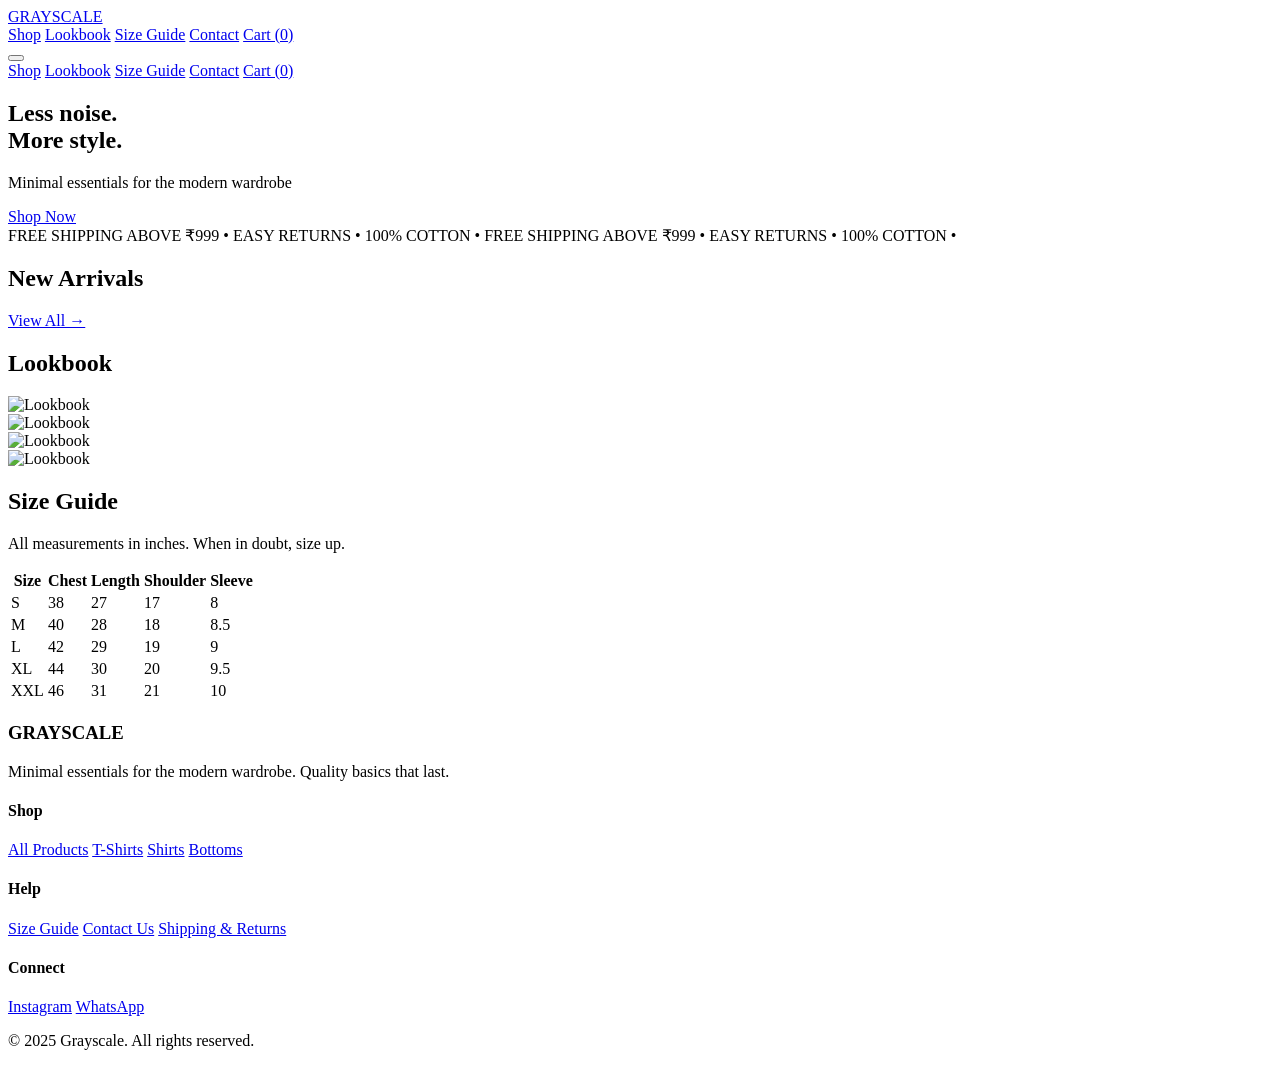
==== index.html @ 986bd0d8 "Rename index to index.html" ====
<!DOCTYPE html>
<html lang="en">
<head>
    <meta charset="UTF-8">
    <meta name="viewport" content="width=device-width, initial-scale=1.0">
    <title>Grayscale — Minimal Clothing</title>
    <link rel="stylesheet" href="css/style.css">
    <link rel="preconnect" href="[fonts.googleapis.com](https://fonts.googleapis.com)">
    <link href="[fonts.googleapis.com](https://fonts.googleapis.com/css2?family=Inter:wght@300;400;500;600&display=swap)" rel="stylesheet">
</head>
<body>
    <!-- Navigation -->
    <nav class="nav">
        <a href="index.html" class="nav-logo">GRAYSCALE</a>
        <div class="nav-links">
            <a href="shop.html">Shop</a>
            <a href="#lookbook">Lookbook</a>
            <a href="#size-guide">Size Guide</a>
            <a href="contact.html">Contact</a>
            <a href="cart.html" class="cart-link">
                Cart (<span id="cart-count">0</span>)
            </a>
        </div>
        <button class="nav-toggle" aria-label="Menu">
            <span></span>
            <span></span>
        </button>
    </nav>

    <!-- Mobile Menu -->
    <div class="mobile-menu">
        <a href="shop.html">Shop</a>
        <a href="#lookbook">Lookbook</a>
        <a href="#size-guide">Size Guide</a>
        <a href="contact.html">Contact</a>
        <a href="cart.html">Cart (<span class="mobile-cart-count">0</span>)</a>
    </div>

    <!-- Hero -->
    <section class="hero">
        <div class="hero-content">
            <h1>Less noise.<br>More style.</h1>
            <p>Minimal essentials for the modern wardrobe</p>
            <a href="shop.html" class="btn btn-primary">Shop Now</a>
        </div>
    </section>

    <!-- Marquee -->
    <div class="marquee">
        <div class="marquee-content">
            <span>FREE SHIPPING ABOVE ₹999</span>
            <span>•</span>
            <span>EASY RETURNS</span>
            <span>•</span>
            <span>100% COTTON</span>
            <span>•</span>
            <span>FREE SHIPPING ABOVE ₹999</span>
            <span>•</span>
            <span>EASY RETURNS</span>
            <span>•</span>
            <span>100% COTTON</span>
            <span>•</span>
        </div>
    </div>

    <!-- Product Grid -->
    <section class="section">
        <div class="container">
            <div class="section-header">
                <h2>New Arrivals</h2>
                <a href="shop.html" class="link-arrow">View All →</a>
            </div>
            <div class="product-grid" id="featured-products">
                <!-- Products loaded via JS -->
            </div>
        </div>
    </section>

    <!-- Lookbook -->
    <section class="lookbook" id="lookbook">
        <div class="container">
            <h2>Lookbook</h2>
            <div class="lookbook-grid">
                <div class="lookbook-item">
                    <img src="images/lookbook-1.jpg" alt="Lookbook" loading="lazy">
                </div>
                <div class="lookbook-item">
                    <img src="images/lookbook-2.jpg" alt="Lookbook" loading="lazy">
                </div>
                <div class="lookbook-item">
                    <img src="images/lookbook-3.jpg" alt="Lookbook" loading="lazy">
                </div>
                <div class="lookbook-item">
                    <img src="images/lookbook-4.jpg" alt="Lookbook" loading="lazy">
                </div>
            </div>
        </div>
    </section>

    <!-- Size Guide -->
    <section class="size-guide" id="size-guide">
        <div class="container">
            <h2>Size Guide</h2>
            <p class="size-guide-note">All measurements in inches. When in doubt, size up.</p>
            <div class="table-wrapper">
                <table>
                    <thead>
                        <tr>
                            <th>Size</th>
                            <th>Chest</th>
                            <th>Length</th>
                            <th>Shoulder</th>
                            <th>Sleeve</th>
                        </tr>
                    </thead>
                    <tbody>
                        <tr>
                            <td>S</td>
                            <td>38</td>
                            <td>27</td>
                            <td>17</td>
                            <td>8</td>
                        </tr>
                        <tr>
                            <td>M</td>
                            <td>40</td>
                            <td>28</td>
                            <td>18</td>
                            <td>8.5</td>
                        </tr>
                        <tr>
                            <td>L</td>
                            <td>42</td>
                            <td>29</td>
                            <td>19</td>
                            <td>9</td>
                        </tr>
                        <tr>
                            <td>XL</td>
                            <td>44</td>
                            <td>30</td>
                            <td>20</td>
                            <td>9.5</td>
                        </tr>
                        <tr>
                            <td>XXL</td>
                            <td>46</td>
                            <td>31</td>
                            <td>21</td>
                            <td>10</td>
                        </tr>
                    </tbody>
                </table>
            </div>
        </div>
    </section>

    <!-- Footer -->
    <footer class="footer">
        <div class="container">
            <div class="footer-grid">
                <div class="footer-brand">
                    <h3>GRAYSCALE</h3>
                    <p>Minimal essentials for the modern wardrobe. Quality basics that last.</p>
                </div>
                <div class="footer-links">
                    <h4>Shop</h4>
                    <a href="shop.html">All Products</a>
                    <a href="shop.html?category=tshirts">T-Shirts</a>
                    <a href="shop.html?category=shirts">Shirts</a>
                    <a href="shop.html?category=bottoms">Bottoms</a>
                </div>
                <div class="footer-links">
                    <h4>Help</h4>
                    <a href="#size-guide">Size Guide</a>
                    <a href="contact.html">Contact Us</a>
                    <a href="contact.html">Shipping & Returns</a>
                </div>
                <div class="footer-links">
                    <h4>Connect</h4>
                    <a href="[instagram.com](https://instagram.com/weargrayscale)" target="_blank">Instagram</a>
                    <a href="[wa.me](https://wa.me/91XXXXXXXXXX)" target="_blank">WhatsApp</a>
                </div>
            </div>
            <div class="footer-bottom">
                <p>© 2025 Grayscale. All rights reserved.</p>
            </div>
        </div>
    </footer>

    <script src="js/products.js"></script>
    <script src="js/cart.js"></script>
    <script src="js/main.js"></script>
</body>
</html>
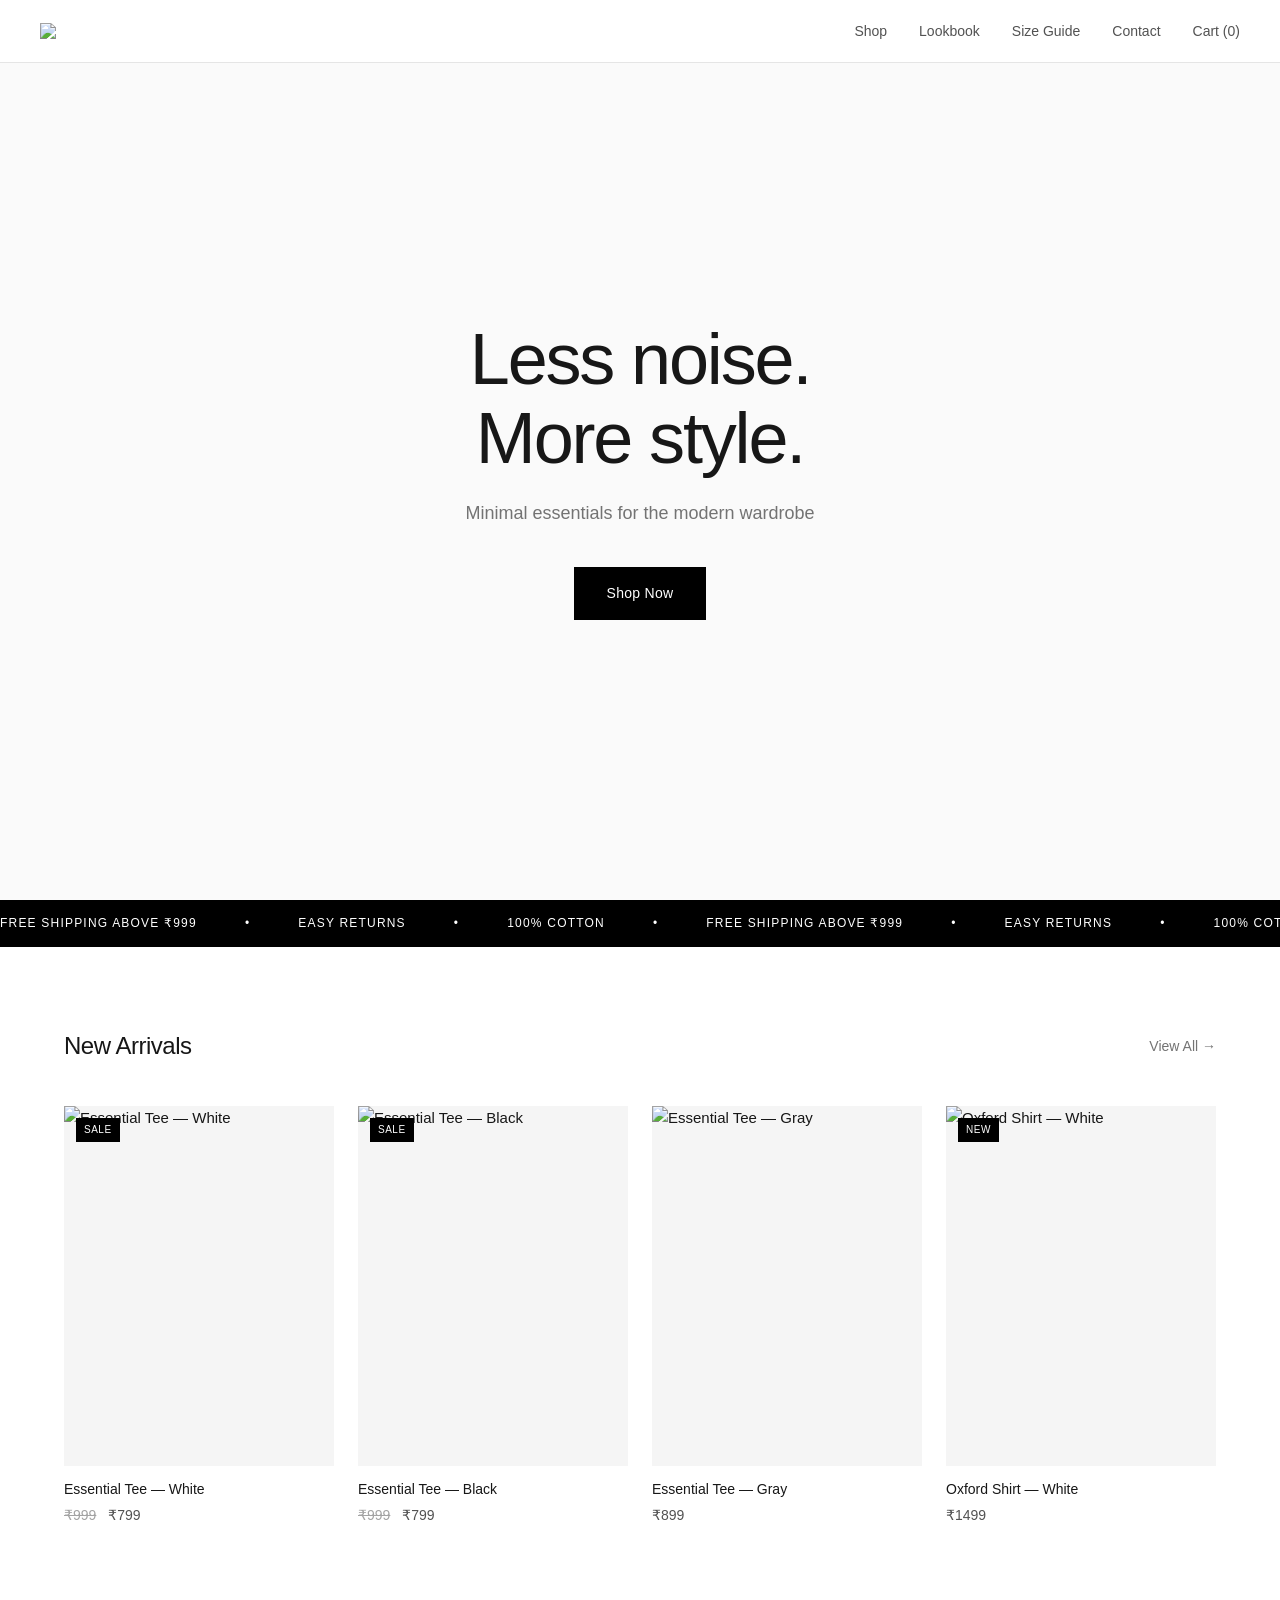
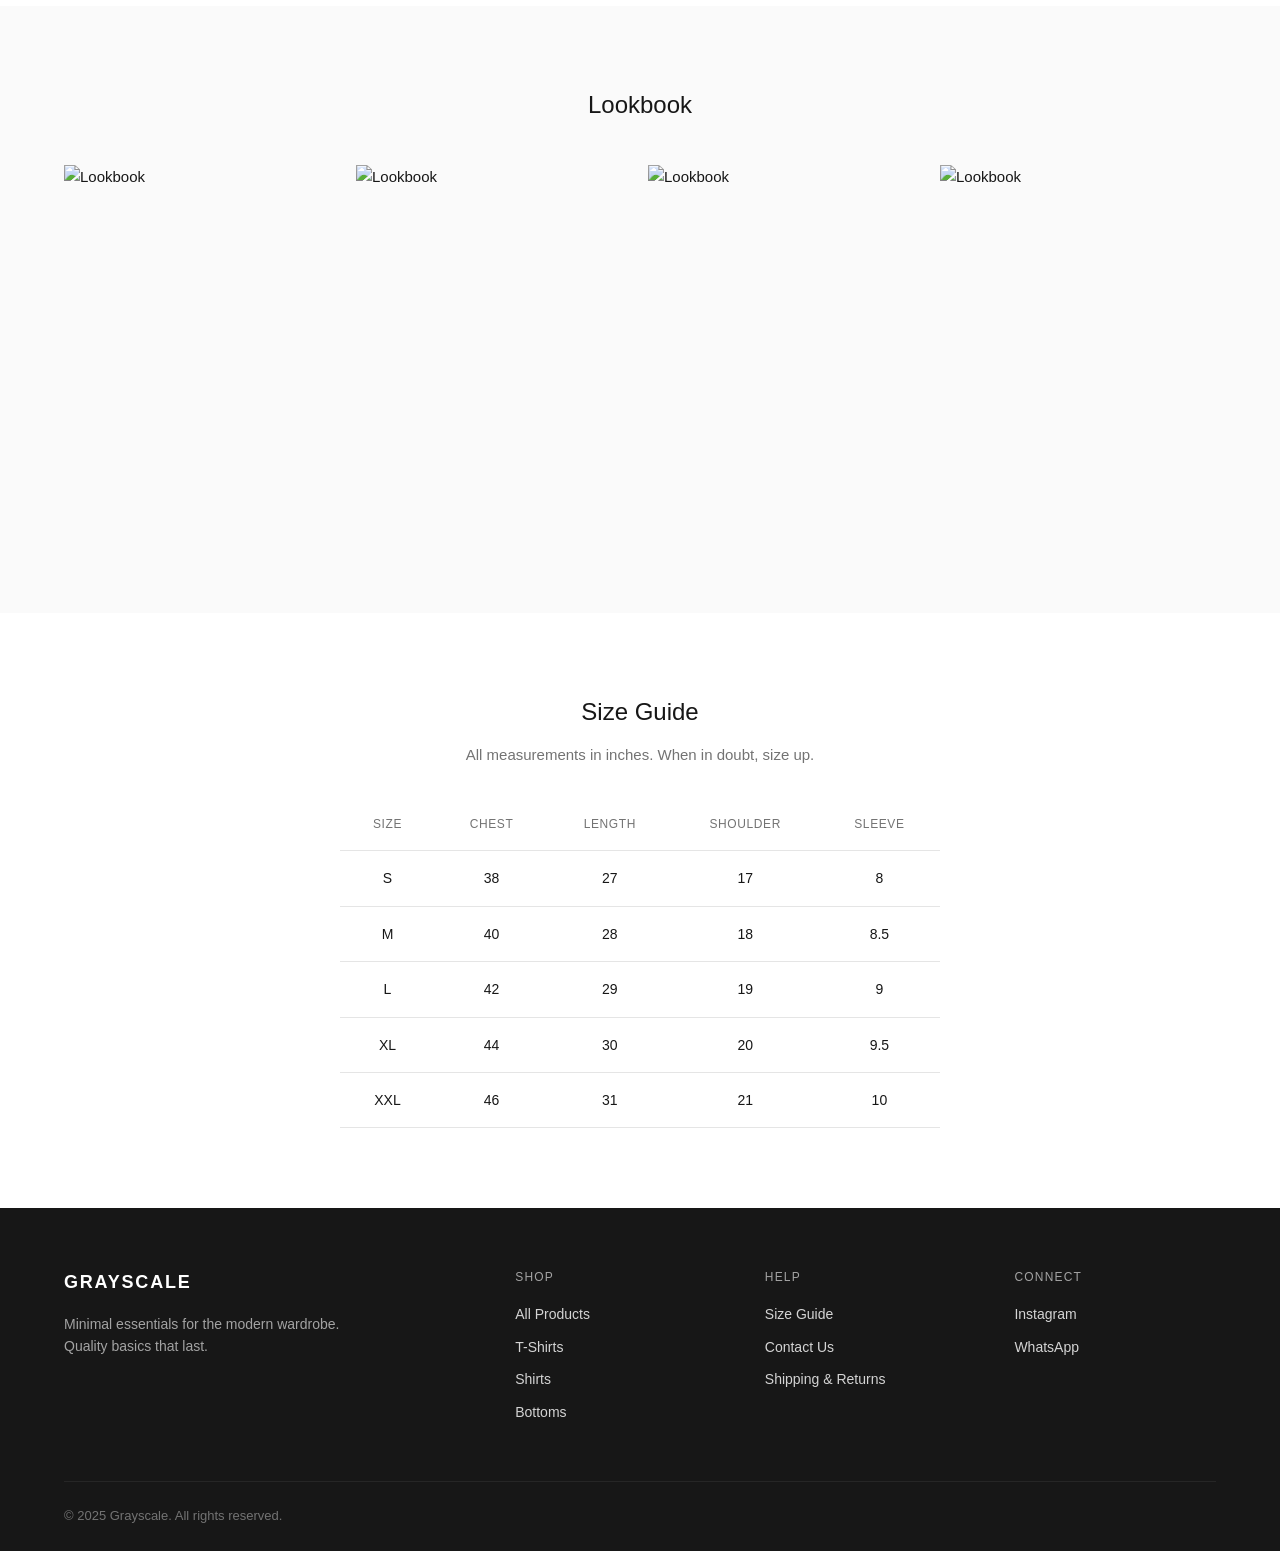
==== commit 0d7020f8: "Update index.html" ====
--- a/index.html
+++ b/index.html
@@ -11,7 +11,7 @@
 <body>
     <!-- Navigation -->
     <nav class="nav">
-        <a href="index.html" class="nav-logo">GRAYSCALE</a>
+        <a href="index.html" class="nav-logo"><img src ="https://smartpos.amazon.in/images/74699/270eb1cc_1765520717348.png"></img></a>
         <div class="nav-links">
             <a href="shop.html">Shop</a>
             <a href="#lookbook">Lookbook</a>
--- a/css/style.css
+++ b/css/style.css
@@ -0,0 +1,1109 @@
+/* ===== RESET & BASE ===== */
+*, *::before, *::after {
+    margin: 0;
+    padding: 0;
+    box-sizing: border-box;
+}
+
+:root {
+    --black: #000;
+    --white: #fff;
+    --gray-50: #fafafa;
+    --gray-100: #f5f5f5;
+    --gray-200: #e5e5e5;
+    --gray-300: #d4d4d4;
+    --gray-400: #a3a3a3;
+    --gray-500: #737373;
+    --gray-600: #525252;
+    --gray-700: #404040;
+    --gray-800: #262626;
+    --gray-900: #171717;
+    
+    --font: 'Inter', -apple-system, BlinkMacSystemFont, sans-serif;
+    --transition: 0.2s ease;
+}
+
+html {
+    scroll-behavior: smooth;
+}
+
+body {
+    font-family: var(--font);
+    font-size: 15px;
+    line-height: 1.6;
+    color: var(--gray-900);
+    background: var(--white);
+    -webkit-font-smoothing: antialiased;
+}
+
+a {
+    color: inherit;
+    text-decoration: none;
+}
+
+img {
+    max-width: 100%;
+    height: auto;
+    display: block;
+}
+
+button {
+    font-family: inherit;
+    cursor: pointer;
+    border: none;
+    background: none;
+}
+
+/* ===== UTILITIES ===== */
+.container {
+    max-width: 1200px;
+    margin: 0 auto;
+    padding: 0 24px;
+}
+
+.section {
+    padding: 80px 0;
+}
+
+.section-header {
+    display: flex;
+    justify-content: space-between;
+    align-items: center;
+    margin-bottom: 40px;
+}
+
+.section-header h2 {
+    font-size: 24px;
+    font-weight: 500;
+    letter-spacing: -0.02em;
+}
+
+.link-arrow {
+    font-size: 14px;
+    color: var(--gray-500);
+    transition: color var(--transition);
+}
+
+.link-arrow:hover {
+    color: var(--black);
+}
+
+/* ===== BUTTONS ===== */
+.btn {
+    display: inline-flex;
+    align-items: center;
+    justify-content: center;
+    padding: 14px 32px;
+    font-size: 14px;
+    font-weight: 500;
+    letter-spacing: 0.02em;
+    border-radius: 0;
+    transition: all var(--transition);
+}
+
+.btn-primary {
+    background: var(--black);
+    color: var(--white);
+    border: 1px solid var(--black);
+}
+
+.btn-primary:hover {
+    background: var(--gray-800);
+}
+
+.btn-secondary {
+    background: var(--white);
+    color: var(--black);
+    border: 1px solid var(--gray-300);
+}
+
+.btn-secondary:hover {
+    border-color: var(--black);
+}
+
+.btn-full {
+    width: 100%;
+}
+
+/* ===== NAVIGATION ===== */
+.nav {
+    position: fixed;
+    top: 0;
+    left: 0;
+    right: 0;
+    z-index: 1000;
+    display: flex;
+    align-items: center;
+    justify-content: space-between;
+    padding: 20px 40px;
+    background: var(--white);
+    border-bottom: 1px solid var(--gray-200);
+}
+
+.nav-logo {
+    font-size: 18px;
+    font-weight: 600;
+    letter-spacing: 0.1em;
+}
+
+.nav-links {
+    display: flex;
+    gap: 32px;
+    font-size: 14px;
+}
+
+.nav-links a {
+    color: var(--gray-600);
+    transition: color var(--transition);
+}
+
+.nav-links a:hover {
+    color: var(--black);
+}
+
+.cart-link {
+    font-weight: 500;
+}
+
+.nav-toggle {
+    display: none;
+    flex-direction: column;
+    gap: 5px;
+    padding: 4px;
+}
+
+.nav-toggle span {
+    width: 20px;
+    height: 1.5px;
+    background: var(--black);
+    transition: var(--transition);
+}
+
+.mobile-menu {
+    display: none;
+    position: fixed;
+    top: 61px;
+    left: 0;
+    right: 0;
+    background: var(--white);
+    padding: 24px;
+    border-bottom: 1px solid var(--gray-200);
+    flex-direction: column;
+    gap: 16px;
+    z-index: 999;
+}
+
+.mobile-menu.active {
+    display: flex;
+}
+
+@media (max-width: 768px) {
+    .nav {
+        padding: 16px 20px;
+    }
+    
+    .nav-links {
+        display: none;
+    }
+    
+    .nav-toggle {
+        display: flex;
+    }
+}
+
+/* ===== HERO ===== */
+.hero {
+    min-height: 100vh;
+    display: flex;
+    align-items: center;
+    justify-content: center;
+    text-align: center;
+    padding: 120px 24px 80px;
+    background: var(--gray-50);
+}
+
+.hero-content h1 {
+    font-size: clamp(40px, 8vw, 72px);
+    font-weight: 300;
+    letter-spacing: -0.03em;
+    line-height: 1.1;
+    margin-bottom: 20px;
+}
+
+.hero-content p {
+    font-size: 18px;
+    color: var(--gray-500);
+    margin-bottom: 40px;
+}
+
+/* ===== MARQUEE ===== */
+.marquee {
+    background: var(--black);
+    color: var(--white);
+    padding: 14px 0;
+    overflow: hidden;
+}
+
+.marquee-content {
+    display: flex;
+    gap: 48px;
+    animation: marquee 20s linear infinite;
+    white-space: nowrap;
+    font-size: 12px;
+    letter-spacing: 0.1em;
+    text-transform: uppercase;
+}
+
+@keyframes marquee {
+    0% { transform: translateX(0); }
+    100% { transform: translateX(-50%); }
+}
+
+/* ===== PRODUCT GRID ===== */
+.product-grid {
+    display: grid;
+    grid-template-columns: repeat(4, 1fr);
+    gap: 24px;
+}
+
+@media (max-width: 1024px) {
+    .product-grid {
+        grid-template-columns: repeat(3, 1fr);
+    }
+}
+
+@media (max-width: 768px) {
+    .product-grid {
+        grid-template-columns: repeat(2, 1fr);
+        gap: 16px;
+    }
+}
+
+.product-card {
+    position: relative;
+}
+
+.product-card a {
+    display: block;
+}
+
+.product-image {
+    position: relative;
+    aspect-ratio: 3/4;
+    overflow: hidden;
+    background: var(--gray-100);
+    margin-bottom: 12px;
+}
+
+.product-image img {
+    width: 100%;
+    height: 100%;
+    object-fit: cover;
+    transition: transform 0.4s ease;
+}
+
+.product-card:hover .product-image img {
+    transform: scale(1.05);
+}
+
+.product-tag {
+    position: absolute;
+    top: 12px;
+    left: 12px;
+    background: var(--black);
+    color: var(--white);
+    font-size: 10px;
+    letter-spacing: 0.05em;
+    padding: 4px 8px;
+    text-transform: uppercase;
+}
+
+.product-info h3 {
+    font-size: 14px;
+    font-weight: 500;
+    margin-bottom: 4px;
+}
+
+.product-price {
+    font-size: 14px;
+    color: var(--gray-600);
+}
+
+.product-price .original {
+    text-decoration: line-through;
+    color: var(--gray-400);
+    margin-right: 8px;
+}
+
+/* ===== LOOKBOOK ===== */
+.lookbook {
+    padding: 80px 0;
+    background: var(--gray-50);
+}
+
+.lookbook h2 {
+    font-size: 24px;
+    font-weight: 500;
+    margin-bottom: 40px;
+    text-align: center;
+}
+
+.lookbook-grid {
+    display: grid;
+    grid-template-columns: repeat(4, 1fr);
+    gap: 16px;
+}
+
+.lookbook-item {
+    aspect-ratio: 3/4;
+    overflow: hidden;
+}
+
+.lookbook-item img {
+    width: 100%;
+    height: 100%;
+    object-fit: cover;
+    transition: transform 0.6s ease;
+}
+
+.lookbook-item:hover img {
+    transform: scale(1.05);
+}
+
+@media (max-width: 768px) {
+    .lookbook-grid {
+        grid-template-columns: repeat(2, 1fr);
+    }
+}
+
+/* ===== SIZE GUIDE ===== */
+.size-guide {
+    padding: 80px 0;
+}
+
+.size-guide h2 {
+    font-size: 24px;
+    font-weight: 500;
+    margin-bottom: 12px;
+    text-align: center;
+}
+
+.size-guide-note {
+    text-align: center;
+    color: var(--gray-500);
+    margin-bottom: 32px;
+}
+
+.table-wrapper {
+    overflow-x: auto;
+}
+
+.size-guide table {
+    width: 100%;
+    max-width: 600px;
+    margin: 0 auto;
+    border-collapse: collapse;
+}
+
+.size-guide th,
+.size-guide td {
+    padding: 16px 24px;
+    text-align: center;
+    border-bottom: 1px solid var(--gray-200);
+}
+
+.size-guide th {
+    font-weight: 500;
+    font-size: 12px;
+    text-transform: uppercase;
+    letter-spacing: 0.05em;
+    color: var(--gray-500);
+}
+
+.size-guide td {
+    font-size: 14px;
+}
+
+/* ===== FOOTER ===== */
+.footer {
+    background: var(--gray-900);
+    color: var(--white);
+    padding: 60px 0 24px;
+}
+
+.footer-grid {
+    display: grid;
+    grid-template-columns: 2fr 1fr 1fr 1fr;
+    gap: 48px;
+    margin-bottom: 48px;
+}
+
+.footer-brand h3 {
+    font-size: 18px;
+    font-weight: 600;
+    letter-spacing: 0.1em;
+    margin-bottom: 16px;
+}
+
+.footer-brand p {
+    color: var(--gray-400);
+    font-size: 14px;
+    max-width: 280px;
+}
+
+.footer-links h4 {
+    font-size: 12px;
+    font-weight: 500;
+    text-transform: uppercase;
+    letter-spacing: 0.1em;
+    margin-bottom: 16px;
+    color: var(--gray-400);
+}
+
+.footer-links a {
+    display: block;
+    font-size: 14px;
+    color: var(--gray-300);
+    margin-bottom: 10px;
+    transition: color var(--transition);
+}
+
+.footer-links a:hover {
+    color: var(--white);
+}
+
+.footer-bottom {
+    padding-top: 24px;
+    border-top: 1px solid var(--gray-800);
+    font-size: 13px;
+    color: var(--gray-500);
+}
+
+@media (max-width: 768px) {
+    .footer-grid {
+        grid-template-columns: 1fr 1fr;
+        gap: 32px;
+    }
+    
+    .footer-brand {
+        grid-column: 1 / -1;
+    }
+}
+
+/* ===== SHOP PAGE ===== */
+.page-header {
+    padding: 120px 0 40px;
+    text-align: center;
+}
+
+.page-header h1 {
+    font-size: 32px;
+    font-weight: 500;
+    letter-spacing: -0.02em;
+}
+
+.filters {
+    display: flex;
+    justify-content: center;
+    gap: 12px;
+    margin-bottom: 48px;
+    flex-wrap: wrap;
+}
+
+.filter-btn {
+    padding: 10px 20px;
+    font-size: 13px;
+    border: 1px solid var(--gray-300);
+    background: var(--white);
+    transition: all var(--transition);
+}
+
+.filter-btn:hover,
+.filter-btn.active {
+    background: var(--black);
+    color: var(--white);
+    border-color: var(--black);
+}
+
+/* ===== PRODUCT PAGE ===== */
+.product-page {
+    padding: 100px 0 80px;
+}
+
+.product-layout {
+    display: grid;
+    grid-template-columns: 1fr 1fr;
+    gap: 60px;
+    align-items: start;
+}
+
+@media (max-width: 768px) {
+    .product-layout {
+        grid-template-columns: 1fr;
+        gap: 32px;
+    }
+}
+
+.product-gallery {
+    position: sticky;
+    top: 100px;
+}
+
+.product-main-image {
+    aspect-ratio: 3/4;
+    background: var(--gray-100);
+    margin-bottom: 12px;
+}
+
+.product-main-image img {
+    width: 100%;
+    height: 100%;
+    object-fit: cover;
+}
+
+.product-thumbnails {
+    display: flex;
+    gap: 12px;
+}
+
+.product-thumb {
+    width: 80px;
+    aspect-ratio: 3/4;
+    cursor: pointer;
+    opacity: 0.6;
+    transition: opacity var(--transition);
+    border: 2px solid transparent;
+}
+
+.product-thumb:hover,
+.product-thumb.active {
+    opacity: 1;
+    border-color: var(--black);
+}
+
+.product-thumb img {
+    width: 100%;
+    height: 100%;
+    object-fit: cover;
+}
+
+.product-details h1 {
+    font-size: 28px;
+    font-weight: 500;
+    margin-bottom: 8px;
+}
+
+.product-details .price {
+    font-size: 20px;
+    margin-bottom: 24px;
+}
+
+.product-details .price .original {
+    text-decoration: line-through;
+    color: var(--gray-400);
+    margin-right: 12px;
+}
+
+.product-description {
+    color: var(--gray-600);
+    margin-bottom: 32px;
+    line-height: 1.7;
+}
+
+.size-selector {
+    margin-bottom: 24px;
+}
+
+.size-selector label {
+    display: block;
+    font-size: 12px;
+    font-weight: 500;
+    text-transform: uppercase;
+    letter-spacing: 0.05em;
+    margin-bottom: 12px;
+}
+
+.size-options {
+    display: flex;
+    gap: 8px;
+}
+
+.size-option {
+    width: 48px;
+    height: 48px;
+    display: flex;
+    align-items: center;
+    justify-content: center;
+    border: 1px solid var(--gray-300);
+    font-size: 13px;
+    transition: all var(--transition);
+}
+
+.size-option:hover {
+    border-color: var(--black);
+}
+
+.size-option.active {
+    background: var(--black);
+    color: var(--white);
+    border-color: var(--black);
+}
+
+.size-option.disabled {
+    opacity: 0.4;
+    cursor: not-allowed;
+}
+
+.quantity-selector {
+    display: flex;
+    align-items: center;
+    gap: 16px;
+    margin-bottom: 24px;
+}
+
+.quantity-selector label {
+    font-size: 12px;
+    font-weight: 500;
+    text-transform: uppercase;
+    letter-spacing: 0.05em;
+}
+
+.quantity-controls {
+    display: flex;
+    align-items: center;
+    border: 1px solid var(--gray-300);
+}
+
+.quantity-controls button {
+    width: 40px;
+    height: 40px;
+    font-size: 18px;
+    display: flex;
+    align-items: center;
+    justify-content: center;
+}
+
+.quantity-controls input {
+    width: 48px;
+    height: 40px;
+    text-align: center;
+    border: none;
+    border-left: 1px solid var(--gray-300);
+    border-right: 1px solid var(--gray-300);
+    font-size: 14px;
+    font-family: inherit;
+}
+
+.add-to-cart {
+    margin-bottom: 24px;
+}
+
+.product-meta {
+    padding-top: 24px;
+    border-top: 1px solid var(--gray-200);
+    font-size: 13px;
+    color: var(--gray-500);
+}
+
+.product-meta p {
+    margin-bottom: 8px;
+}
+
+/* ===== CART PAGE ===== */
+.cart-page {
+    padding: 100px 0 80px;
+    min-height: 60vh;
+}
+
+.cart-empty {
+    text-align: center;
+    padding: 80px 0;
+}
+
+.cart-empty h2 {
+    font-size: 24px;
+    margin-bottom: 16px;
+}
+
+.cart-empty p {
+    color: var(--gray-500);
+    margin-bottom: 24px;
+}
+
+.cart-layout {
+    display: grid;
+    grid-template-columns: 1fr 380px;
+    gap: 48px;
+    align-items: start;
+}
+
+@media (max-width: 768px) {
+    .cart-layout {
+        grid-template-columns: 1fr;
+    }
+}
+
+.cart-items {
+    border-top: 1px solid var(--gray-200);
+}
+
+.cart-item {
+    display: grid;
+    grid-template-columns: 100px 1fr auto;
+    gap: 20px;
+    padding: 24px 0;
+    border-bottom: 1px solid var(--gray-200);
+    align-items: center;
+}
+
+.cart-item-image {
+    aspect-ratio: 3/4;
+    background: var(--gray-100);
+}
+
+.cart-item-image img {
+    width: 100%;
+    height: 100%;
+    object-fit: cover;
+}
+
+.cart-item-info h3 {
+    font-size: 15px;
+    font-weight: 500;
+    margin-bottom: 4px;
+}
+
+.cart-item-info .size {
+    font-size: 13px;
+    color: var(--gray-500);
+    margin-bottom: 12px;
+}
+
+.cart-item-info .price {
+    font-size: 14px;
+    font-weight: 500;
+}
+
+.cart-item-actions {
+    display: flex;
+    flex-direction: column;
+    align-items: flex-end;
+    gap: 12px;
+}
+
+.cart-item-actions .quantity-controls {
+    transform: scale(0.9);
+}
+
+.remove-item {
+    font-size: 12px;
+    color: var(--gray-500);
+    text-decoration: underline;
+}
+
+.remove-item:hover {
+    color: var(--black);
+}
+
+.cart-summary {
+    background: var(--gray-50);
+    padding: 32px;
+    position: sticky;
+    top: 100px;
+}
+
+.cart-summary h2 {
+    font-size: 18px;
+    font-weight: 500;
+    margin-bottom: 24px;
+}
+
+.summary-row {
+    display: flex;
+    justify-content: space-between;
+    margin-bottom: 12px;
+    font-size: 14px;
+}
+
+.summary-row.total {
+    padding-top: 16px;
+    margin-top: 16px;
+    border-top: 1px solid var(--gray-300);
+    font-size: 16px;
+    font-weight: 500;
+}
+
+.cart-summary .btn {
+    margin-top: 24px;
+}
+
+/* ===== CHECKOUT PAGE ===== */
+.checkout-page {
+    padding: 100px 0 80px;
+}
+
+.checkout-layout {
+    display: grid;
+    grid-template-columns: 1fr 400px;
+    gap: 60px;
+    align-items: start;
+}
+
+@media (max-width: 768px) {
+    .checkout-layout {
+        grid-template-columns: 1fr;
+    }
+}
+
+.checkout-form h2 {
+    font-size: 20px;
+    font-weight: 500;
+    margin-bottom: 24px;
+}
+
+.form-group {
+    margin-bottom: 20px;
+}
+
+.form-group label {
+    display: block;
+    font-size: 13px;
+    font-weight: 500;
+    margin-bottom: 8px;
+}
+
+.form-group input,
+.form-group textarea,
+.form-group select {
+    width: 100%;
+    padding: 14px 16px;
+    border: 1px solid var(--gray-300);
+    font-size: 14px;
+    font-family: inherit;
+    transition: border-color var(--transition);
+}
+
+.form-group input:focus,
+.form-group textarea:focus,
+.form-group select:focus {
+    outline: none;
+    border-color: var(--black);
+}
+
+.form-row {
+    display: grid;
+    grid-template-columns: 1fr 1fr;
+    gap: 16px;
+}
+
+@media (max-width: 480px) {
+    .form-row {
+        grid-template-columns: 1fr;
+    }
+}
+
+.order-summary {
+    background: var(--gray-50);
+    padding: 32px;
+    position: sticky;
+    top: 100px;
+}
+
+.order-summary h2 {
+    font-size: 18px;
+    font-weight: 500;
+    margin-bottom: 24px;
+}
+
+.order-items {
+    margin-bottom: 24px;
+}
+
+.order-item {
+    display: flex;
+    gap: 16px;
+    margin-bottom: 16px;
+    padding-bottom: 16px;
+    border-bottom: 1px solid var(--gray-200);
+}
+
+.order-item:last-child {
+    margin-bottom: 0;
+    padding-bottom: 0;
+    border-bottom: none;
+}
+
+.order-item-image {
+    width: 60px;
+    aspect-ratio: 3/4;
+    background: var(--gray-200);
+}
+
+.order-item-image img {
+    width: 100%;
+    height: 100%;
+    object-fit: cover;
+}
+
+.order-item-info {
+    flex: 1;
+}
+
+.order-item-info h4 {
+    font-size: 14px;
+    font-weight: 500;
+    margin-bottom: 4px;
+}
+
+.order-item-info p {
+    font-size: 13px;
+    color: var(--gray-500);
+}
+
+.order-item-price {
+    font-size: 14px;
+    font-weight: 500;
+}
+
+/* ===== CONTACT PAGE ===== */
+.contact-page {
+    padding: 100px 0 80px;
+}
+
+.contact-grid {
+    display: grid;
+    grid-template-columns: 1fr 1fr;
+    gap: 60px;
+}
+
+@media (max-width: 768px) {
+    .contact-grid {
+        grid-template-columns: 1fr;
+    }
+}
+
+.contact-info h2 {
+    font-size: 28px;
+    font-weight: 500;
+    margin-bottom: 24px;
+}
+
+.contact-info p {
+    color: var(--gray-600);
+    margin-bottom: 32px;
+    line-height: 1.7;
+}
+
+.contact-links {
+    display: flex;
+    flex-direction: column;
+    gap: 16px;
+}
+
+.contact-link {
+    display: flex;
+    align-items: center;
+    gap: 12px;
+    font-size: 15px;
+    padding: 16px 20px;
+    border: 1px solid var(--gray-200);
+    transition: all var(--transition);
+}
+
+.contact-link:hover {
+    border-color: var(--black);
+    background: var(--gray-50);
+}
+
+.contact-link svg {
+    width: 20px;
+    height: 20px;
+}
+
+/* ===== NOTIFICATIONS ===== */
+.notification {
+    position: fixed;
+    bottom: 24px;
+    right: 24px;
+    background: var(--black);
+    color: var(--white);
+    padding: 16px 24px;
+    font-size: 14px;
+    transform: translateY(100px);
+    opacity: 0;
+    transition: all 0.3s ease;
+    z-index: 1001;
+}
+
+.notification.show {
+    transform: translateY(0);
+    opacity: 1;
+}
+
+/* ===== LOADING ===== */
+.loading {
+    display: flex;
+    align-items: center;
+    justify-content: center;
+    padding: 48px;
+}
+
+.spinner {
+    width: 32px;
+    height: 32px;
+    border: 2px solid var(--gray-200);
+    border-top-color: var(--black);
+    border-radius: 50%;
+    animation: spin 0.8s linear infinite;
+}
+
+@keyframes spin {
+    to { transform: rotate(360deg); }
+}
+
+/* ===== ORDER CONFIRMATION ===== */
+.confirmation {
+    text-align: center;
+    padding: 120px 24px;
+    max-width: 500px;
+    margin: 0 auto;
+}
+
+.confirmation-icon {
+    width: 64px;
+    height: 64px;
+    background: var(--black);
+    border-radius: 50%;
+    display: flex;
+    align-items: center;
+    justify-content: center;
+    margin: 0 auto 24px;
+}
+
+.confirmation-icon svg {
+    width: 32px;
+    height: 32px;
+    color: var(--white);
+}
+
+.confirmation h1 {
+    font-size: 28px;
+    font-weight: 500;
+    margin-bottom: 12px;
+}
+
+.confirmation p {
+    color: var(--gray-600);
+    margin-bottom: 32px;
+}
+
+.order-number {
+    font-size: 14px;
+    background: var(--gray-100);
+    padding: 16px;
+    margin-bottom: 32px;
+}
+
+.order-number span {
+    font-weight: 600;
+}
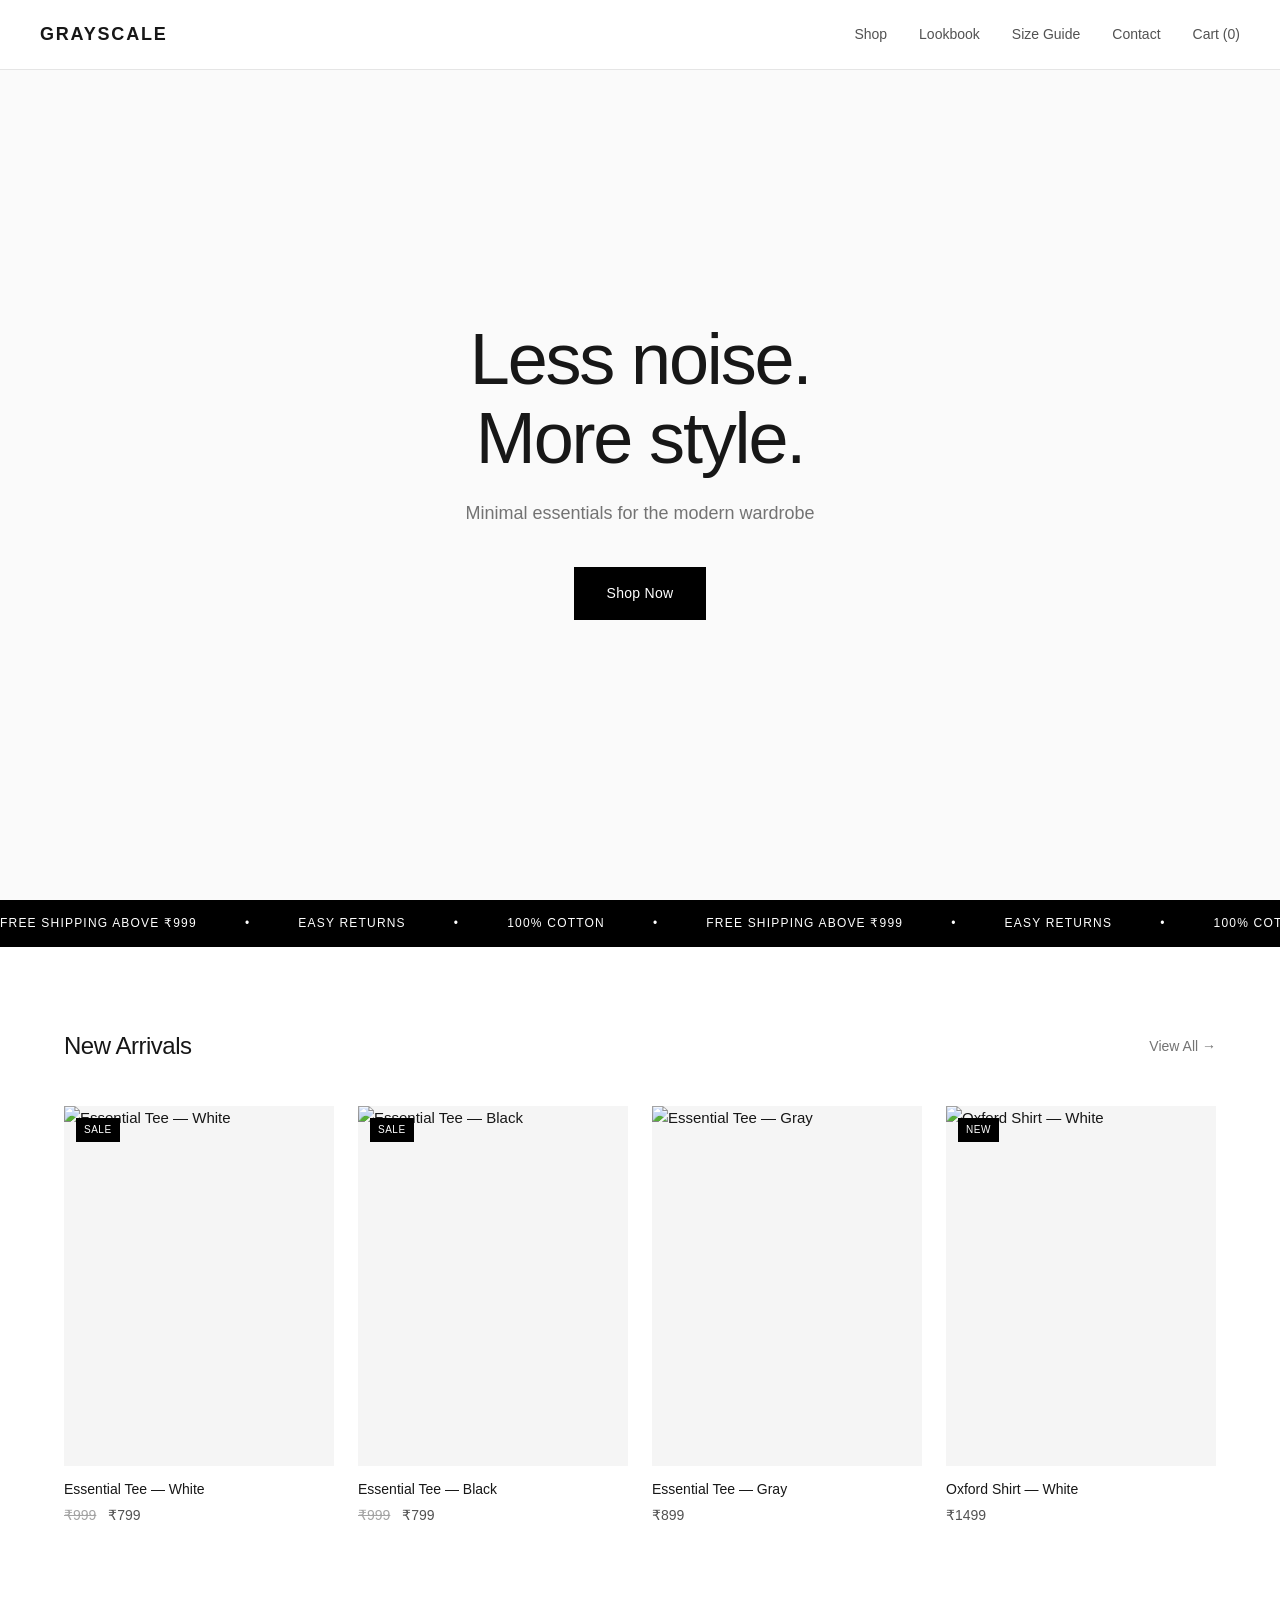
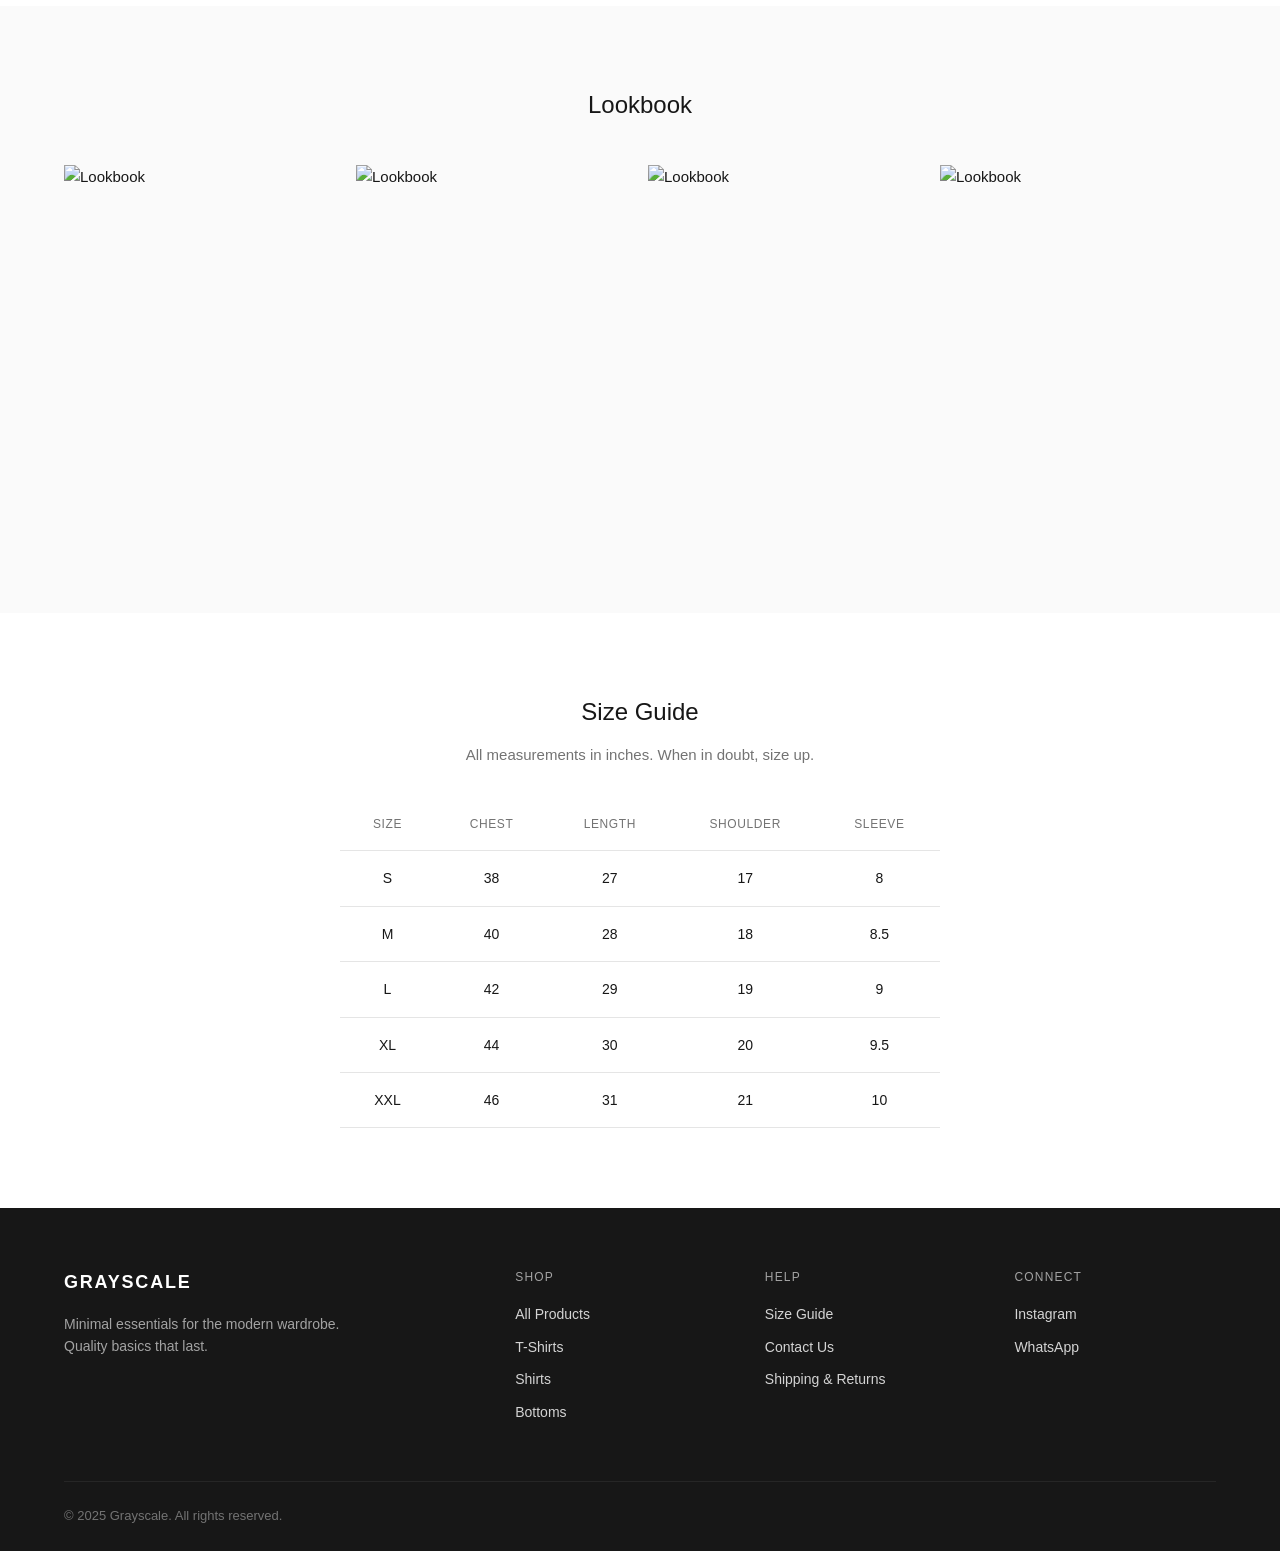
==== commit 9718e66d: "Update index.html" ====
--- a/index.html
+++ b/index.html
@@ -11,7 +11,7 @@
 <body>
     <!-- Navigation -->
     <nav class="nav">
-        <a href="index.html" class="nav-logo"><img src ="https://smartpos.amazon.in/images/74699/270eb1cc_1765520717348.png"></img></a>
+        <a href="index.html" class="nav-logo">GRAYSCALE</a>
         <div class="nav-links">
             <a href="shop.html">Shop</a>
             <a href="#lookbook">Lookbook</a>
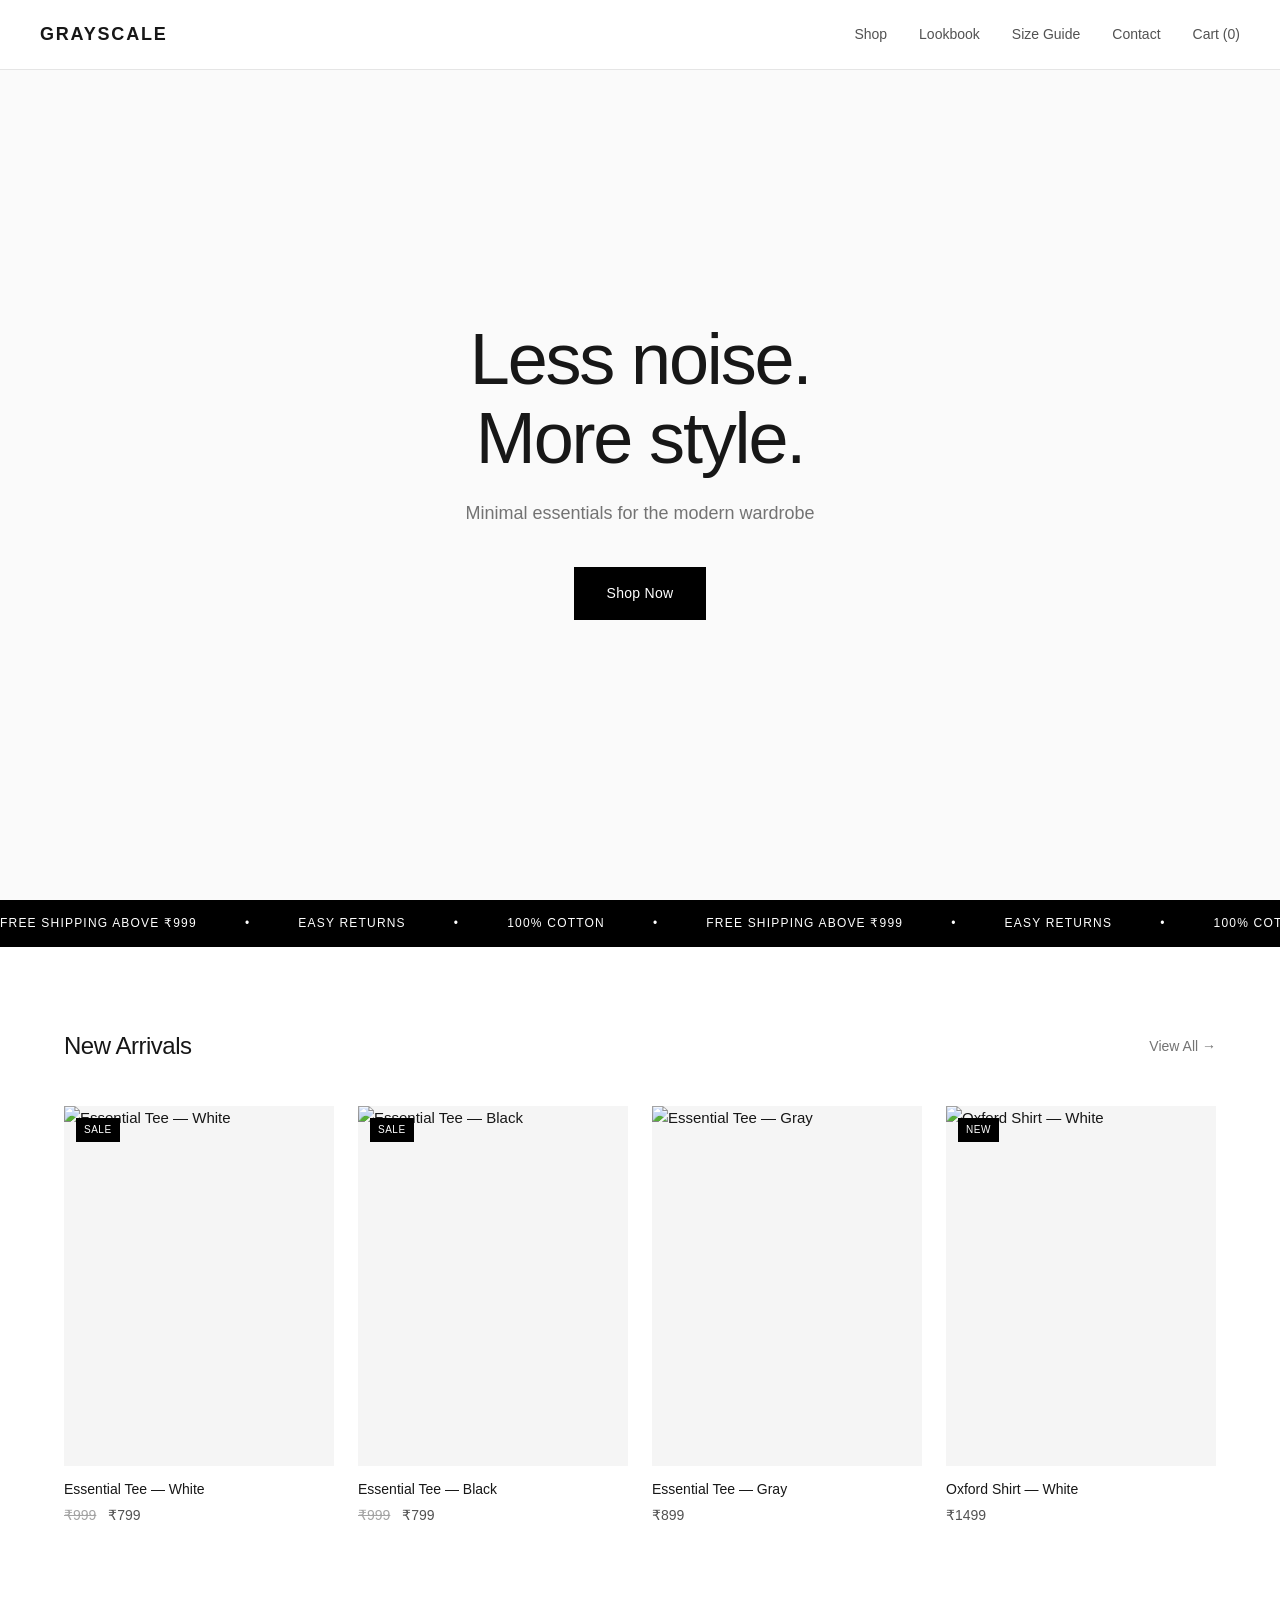
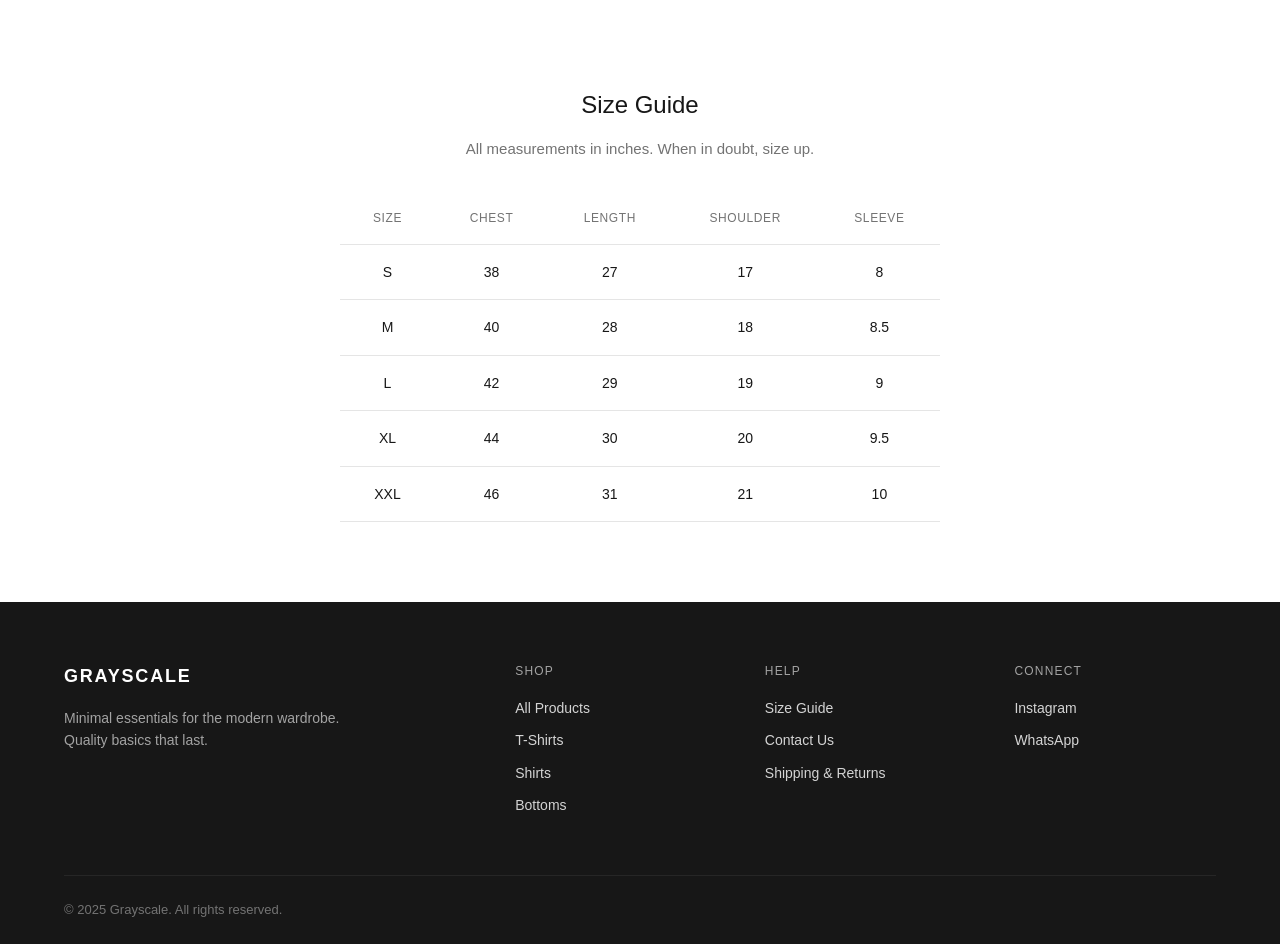
==== commit 91c76e27: "Update index.html" ====
--- a/index.html
+++ b/index.html
@@ -30,7 +30,6 @@
     <!-- Mobile Menu -->
     <div class="mobile-menu">
         <a href="shop.html">Shop</a>
-        <a href="#lookbook">Lookbook</a>
         <a href="#size-guide">Size Guide</a>
         <a href="contact.html">Contact</a>
         <a href="cart.html">Cart (<span class="mobile-cart-count">0</span>)</a>
@@ -76,7 +75,7 @@
         </div>
     </section>
 
-    <!-- Lookbook -->
+    <!-- Lookbook 
     <section class="lookbook" id="lookbook">
         <div class="container">
             <h2>Lookbook</h2>
@@ -96,7 +95,7 @@
             </div>
         </div>
     </section>
-
+-->
     <!-- Size Guide -->
     <section class="size-guide" id="size-guide">
         <div class="container">
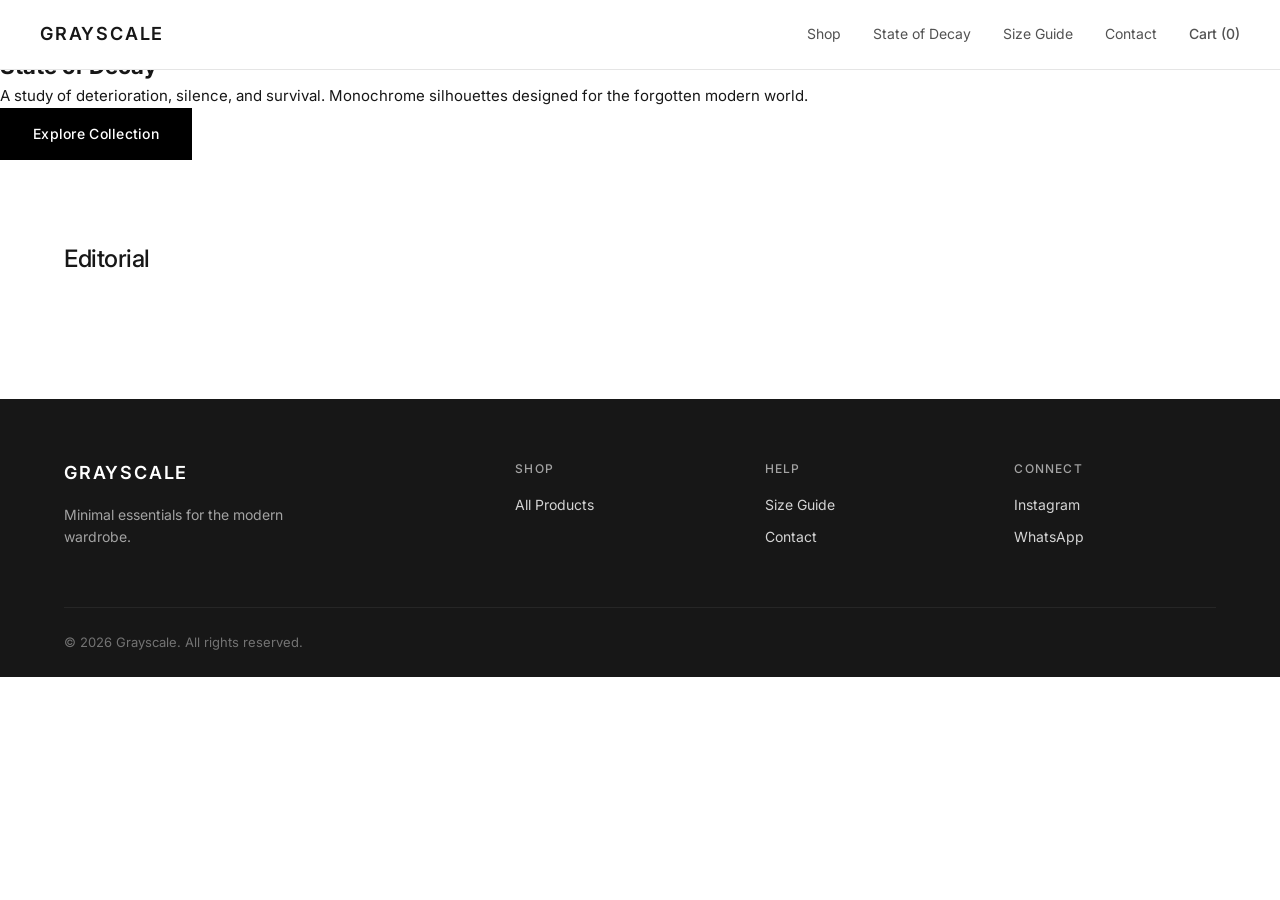
==== commit e5b63ef0: "Update index.html" ====
--- a/index.html
+++ b/index.html
@@ -1,194 +1,172 @@
 <!DOCTYPE html>
 <html lang="en">
 <head>
-    <meta charset="UTF-8">
-    <meta name="viewport" content="width=device-width, initial-scale=1.0">
-    <title>Grayscale — Minimal Clothing</title>
-    <link rel="stylesheet" href="css/style.css">
-    <link rel="preconnect" href="[fonts.googleapis.com](https://fonts.googleapis.com)">
-    <link href="[fonts.googleapis.com](https://fonts.googleapis.com/css2?family=Inter:wght@300;400;500;600&display=swap)" rel="stylesheet">
+  <meta charset="UTF-8" />
+  <meta name="viewport" content="width=device-width, initial-scale=1.0"/>
+  <title>State of Decay — Grayscale</title>
+
+  <link rel="stylesheet" href="css/style.css">
+
+  <link rel="preconnect" href="https://fonts.googleapis.com">
+  <link rel="preconnect" href="https://fonts.gstatic.com" crossorigin>
+
+  <link href="https://fonts.googleapis.com/css2?family=Inter:wght@300;400;500;600&display=swap" rel="stylesheet">
 </head>
+
 <body>
-    <!-- Navigation -->
-    <nav class="nav">
-        <a href="index.html" class="nav-logo">GRAYSCALE</a>
-        <div class="nav-links">
-            <a href="shop.html">Shop</a>
-            <a href="#lookbook">Lookbook</a>
-            <a href="#size-guide">Size Guide</a>
-            <a href="contact.html">Contact</a>
-            <a href="cart.html" class="cart-link">
-                Cart (<span id="cart-count">0</span>)
-            </a>
-        </div>
-        <button class="nav-toggle" aria-label="Menu">
-            <span></span>
-            <span></span>
-        </button>
-    </nav>
 
-    <!-- Mobile Menu -->
-    <div class="mobile-menu">
-        <a href="shop.html">Shop</a>
-        <a href="#size-guide">Size Guide</a>
-        <a href="contact.html">Contact</a>
-        <a href="cart.html">Cart (<span class="mobile-cart-count">0</span>)</a>
+  <!-- Navigation -->
+  <nav class="nav">
+
+    <a href="index.html" class="nav-logo">
+      GRAYSCALE
+    </a>
+
+    <div class="nav-links">
+      <a href="shop.html">Shop</a>
+      <a href="collections.html">State of Decay</a>
+      <a href="index.html#size-guide">Size Guide</a>
+      <a href="contact.html">Contact</a>
+
+      <a href="cart.html" class="cart-link">
+        Cart (<span id="cart-count">0</span>)
+      </a>
     </div>
 
-    <!-- Hero -->
-    <section class="hero">
-        <div class="hero-content">
-            <h1>Less noise.<br>More style.</h1>
-            <p>Minimal essentials for the modern wardrobe</p>
-            <a href="shop.html" class="btn btn-primary">Shop Now</a>
-        </div>
-    </section>
+    <button class="nav-toggle" aria-label="Menu">
+      <span></span>
+      <span></span>
+    </button>
 
-    <!-- Marquee -->
-    <div class="marquee">
-        <div class="marquee-content">
-            <span>FREE SHIPPING ABOVE ₹999</span>
-            <span>•</span>
-            <span>EASY RETURNS</span>
-            <span>•</span>
-            <span>100% COTTON</span>
-            <span>•</span>
-            <span>FREE SHIPPING ABOVE ₹999</span>
-            <span>•</span>
-            <span>EASY RETURNS</span>
-            <span>•</span>
-            <span>100% COTTON</span>
-            <span>•</span>
-        </div>
+  </nav>
+
+  <!-- Mobile Menu -->
+  <div class="mobile-menu">
+    <a href="shop.html">Shop</a>
+    <a href="collections.html">State of Decay</a>
+    <a href="index.html#size-guide">Size Guide</a>
+    <a href="contact.html">Contact</a>
+
+    <a href="cart.html">
+      Cart (<span class="mobile-cart-count">0</span>)
+    </a>
+  </div>
+
+  <!-- Hero -->
+  <section class="collection-hero">
+
+    <div class="collection-overlay"></div>
+
+    <img
+      src="images/state-of-decay-banner.jpg"
+      alt="State of Decay"
+      class="collection-banner"
+    >
+
+    <div class="collection-content">
+
+      <p class="collection-label">
+        Collection 001
+      </p>
+
+      <h1>
+        State of Decay
+      </h1>
+
+      <p class="collection-description">
+        A study of deterioration, silence, and survival.
+        Monochrome silhouettes designed for the forgotten modern world.
+      </p>
+
+      <a href="shop.html" class="btn btn-primary">
+        Explore Collection
+      </a>
+
     </div>
 
-    <!-- Product Grid -->
-    <section class="section">
-        <div class="container">
-            <div class="section-header">
-                <h2>New Arrivals</h2>
-                <a href="shop.html" class="link-arrow">View All →</a>
-            </div>
-            <div class="product-grid" id="featured-products">
-                <!-- Products loaded via JS -->
-            </div>
+  </section>
+
+  <!-- Collection Grid -->
+  <section class="section">
+
+    <div class="container">
+
+      <div class="section-header">
+        <h2>Editorial</h2>
+      </div>
+
+      <div class="collection-grid">
+
+        <div class="collection-item large">
+          <img src="images/collection-1.jpg" alt="">
         </div>
-    </section>
 
-    <!-- Lookbook 
-    <section class="lookbook" id="lookbook">
-        <div class="container">
-            <h2>Lookbook</h2>
-            <div class="lookbook-grid">
-                <div class="lookbook-item">
-                    <img src="images/lookbook-1.jpg" alt="Lookbook" loading="lazy">
-                </div>
-                <div class="lookbook-item">
-                    <img src="images/lookbook-2.jpg" alt="Lookbook" loading="lazy">
-                </div>
-                <div class="lookbook-item">
-                    <img src="images/lookbook-3.jpg" alt="Lookbook" loading="lazy">
-                </div>
-                <div class="lookbook-item">
-                    <img src="images/lookbook-4.jpg" alt="Lookbook" loading="lazy">
-                </div>
-            </div>
+        <div class="collection-item">
+          <img src="images/collection-2.jpg" alt="">
         </div>
-    </section>
--->
-    <!-- Size Guide -->
-    <section class="size-guide" id="size-guide">
-        <div class="container">
-            <h2>Size Guide</h2>
-            <p class="size-guide-note">All measurements in inches. When in doubt, size up.</p>
-            <div class="table-wrapper">
-                <table>
-                    <thead>
-                        <tr>
-                            <th>Size</th>
-                            <th>Chest</th>
-                            <th>Length</th>
-                            <th>Shoulder</th>
-                            <th>Sleeve</th>
-                        </tr>
-                    </thead>
-                    <tbody>
-                        <tr>
-                            <td>S</td>
-                            <td>38</td>
-                            <td>27</td>
-                            <td>17</td>
-                            <td>8</td>
-                        </tr>
-                        <tr>
-                            <td>M</td>
-                            <td>40</td>
-                            <td>28</td>
-                            <td>18</td>
-                            <td>8.5</td>
-                        </tr>
-                        <tr>
-                            <td>L</td>
-                            <td>42</td>
-                            <td>29</td>
-                            <td>19</td>
-                            <td>9</td>
-                        </tr>
-                        <tr>
-                            <td>XL</td>
-                            <td>44</td>
-                            <td>30</td>
-                            <td>20</td>
-                            <td>9.5</td>
-                        </tr>
-                        <tr>
-                            <td>XXL</td>
-                            <td>46</td>
-                            <td>31</td>
-                            <td>21</td>
-                            <td>10</td>
-                        </tr>
-                    </tbody>
-                </table>
-            </div>
+
+        <div class="collection-item">
+          <img src="images/collection-3.jpg" alt="">
         </div>
-    </section>
 
-    <!-- Footer -->
-    <footer class="footer">
-        <div class="container">
-            <div class="footer-grid">
-                <div class="footer-brand">
-                    <h3>GRAYSCALE</h3>
-                    <p>Minimal essentials for the modern wardrobe. Quality basics that last.</p>
-                </div>
-                <div class="footer-links">
-                    <h4>Shop</h4>
-                    <a href="shop.html">All Products</a>
-                    <a href="shop.html?category=tshirts">T-Shirts</a>
-                    <a href="shop.html?category=shirts">Shirts</a>
-                    <a href="shop.html?category=bottoms">Bottoms</a>
-                </div>
-                <div class="footer-links">
-                    <h4>Help</h4>
-                    <a href="#size-guide">Size Guide</a>
-                    <a href="contact.html">Contact Us</a>
-                    <a href="contact.html">Shipping & Returns</a>
-                </div>
-                <div class="footer-links">
-                    <h4>Connect</h4>
-                    <a href="[instagram.com](https://instagram.com/weargrayscale)" target="_blank">Instagram</a>
-                    <a href="[wa.me](https://wa.me/91XXXXXXXXXX)" target="_blank">WhatsApp</a>
-                </div>
-            </div>
-            <div class="footer-bottom">
-                <p>© 2025 Grayscale. All rights reserved.</p>
-            </div>
+        <div class="collection-item wide">
+          <img src="images/collection-4.jpg" alt="">
         </div>
-    </footer>
 
-    <script src="js/products.js"></script>
-    <script src="js/cart.js"></script>
-    <script src="js/main.js"></script>
+      </div>
+
+    </div>
+
+  </section>
+
+  <!-- Footer -->
+  <footer class="footer">
+
+    <div class="container">
+
+      <div class="footer-grid">
+
+        <div class="footer-brand">
+          <h3>GRAYSCALE</h3>
+
+          <p>
+            Minimal essentials for the modern wardrobe.
+          </p>
+        </div>
+
+        <div class="footer-links">
+          <h4>Shop</h4>
+
+          <a href="shop.html">All Products</a>
+        </div>
+
+        <div class="footer-links">
+          <h4>Help</h4>
+
+          <a href="index.html#size-guide">Size Guide</a>
+          <a href="contact.html">Contact</a>
+        </div>
+
+        <div class="footer-links">
+          <h4>Connect</h4>
+
+          <a href="#">Instagram</a>
+          <a href="#">WhatsApp</a>
+        </div>
+
+      </div>
+
+      <div class="footer-bottom">
+        <p>© 2026 Grayscale. All rights reserved.</p>
+      </div>
+
+    </div>
+
+  </footer>
+
+  <script src="js/products.js"></script>
+  <script src="js/cart.js"></script>
+  <script src="js/main.js"></script>
+
 </body>
 </html>
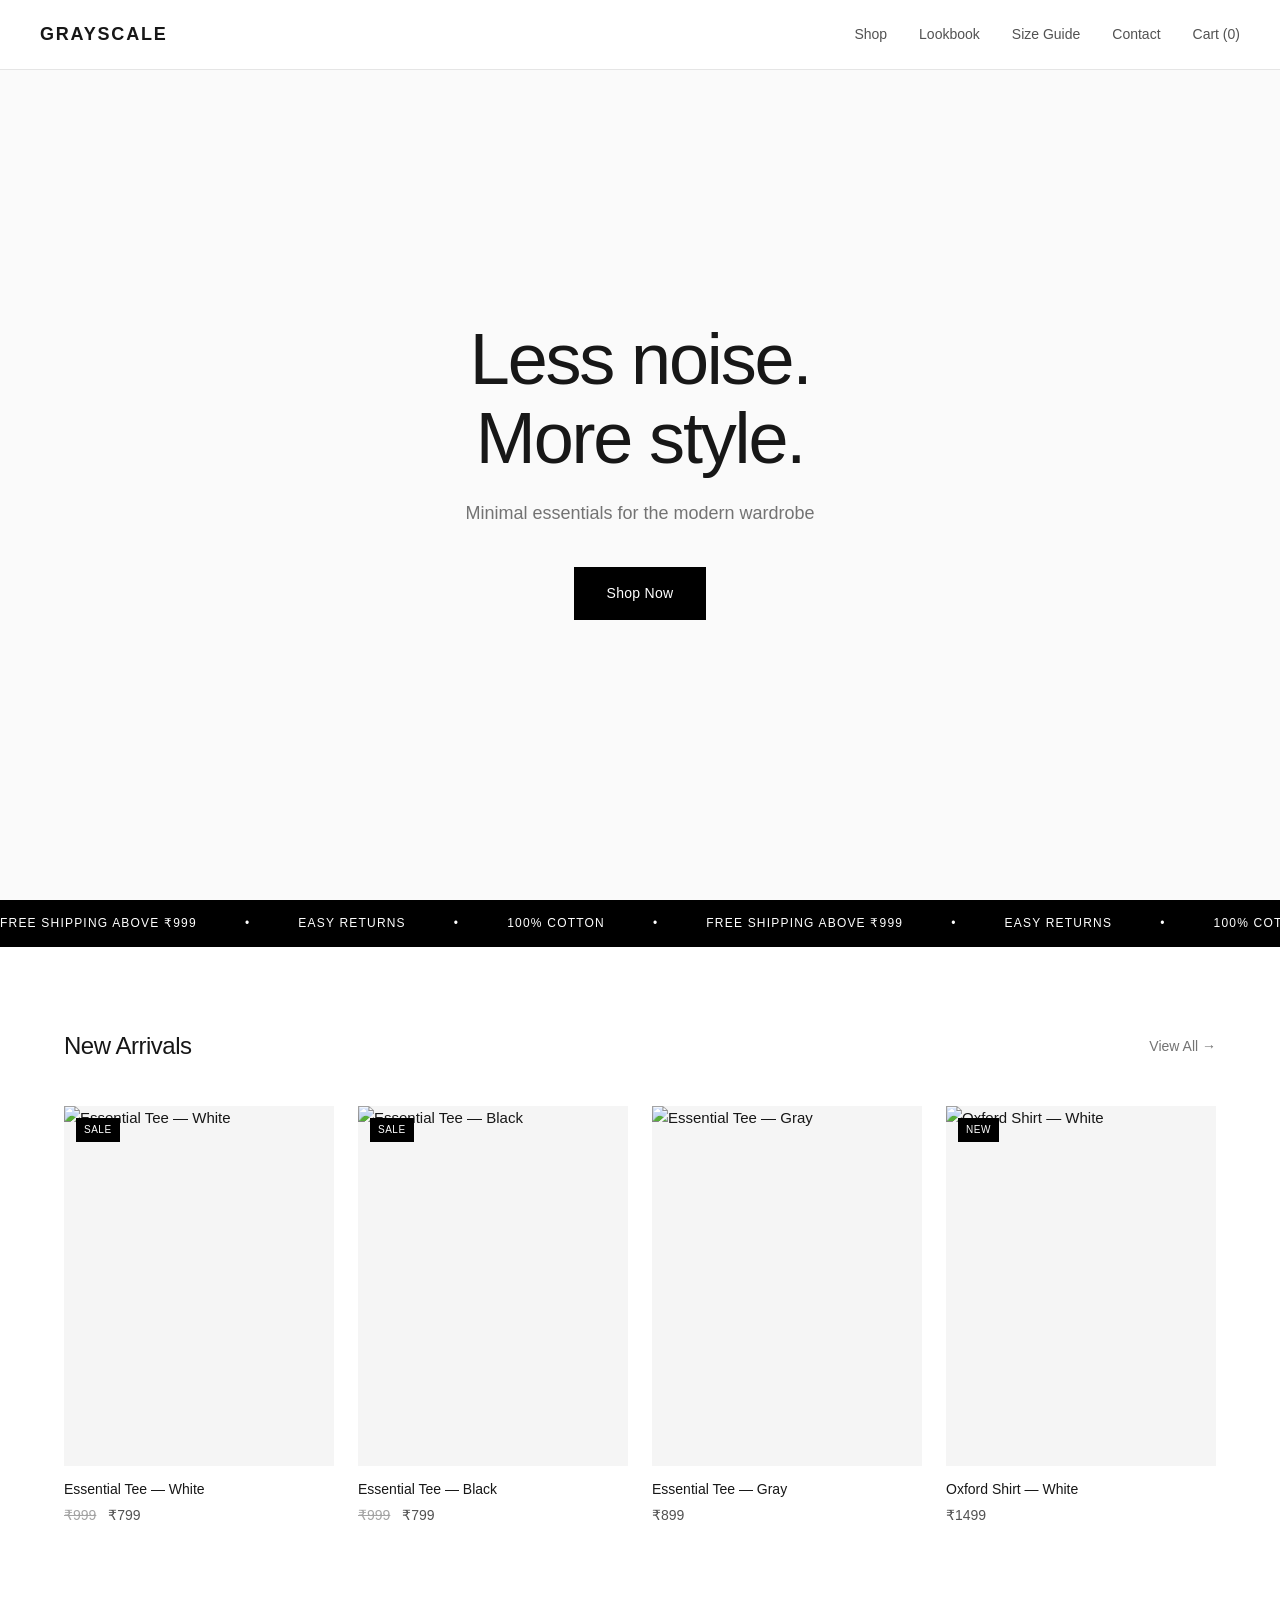
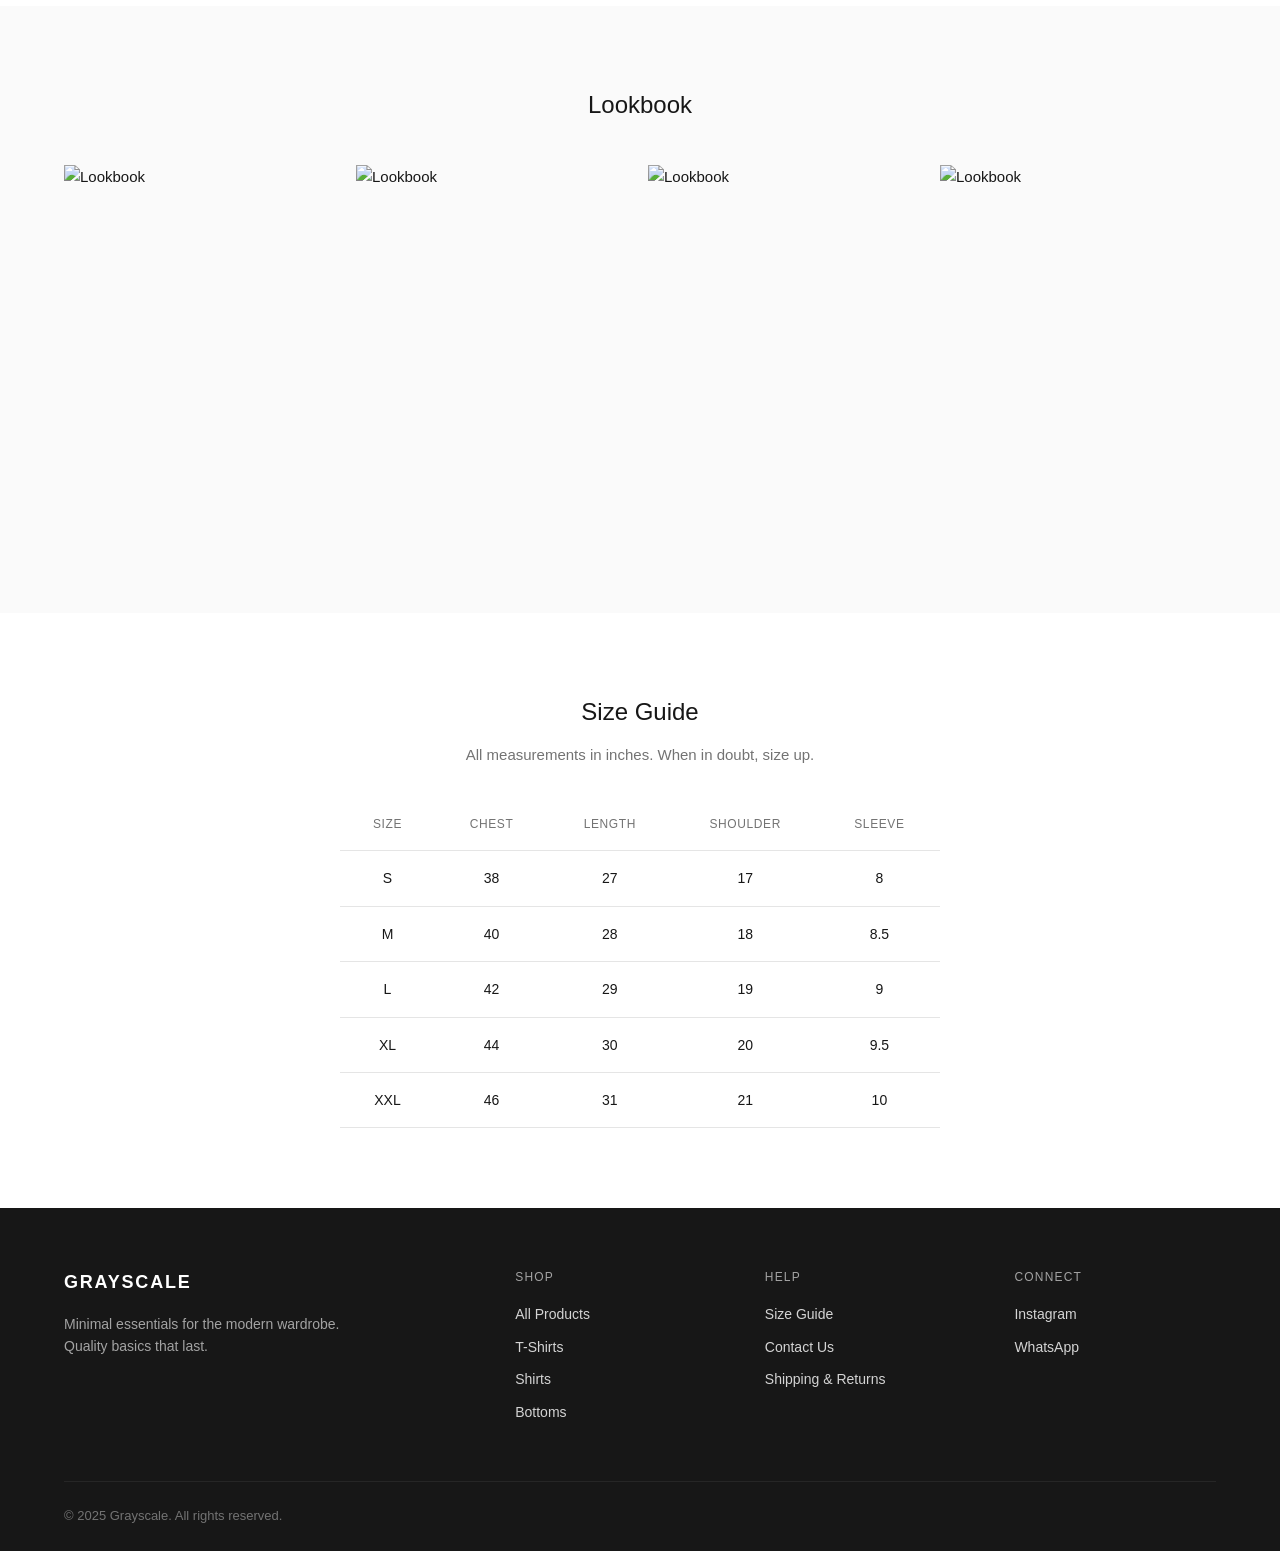
==== commit 8e1594d4: "Update index.html" ====
--- a/index.html
+++ b/index.html
@@ -1,172 +1,195 @@
 <!DOCTYPE html>
 <html lang="en">
 <head>
-  <meta charset="UTF-8" />
-  <meta name="viewport" content="width=device-width, initial-scale=1.0"/>
-  <title>State of Decay — Grayscale</title>
+    <meta charset="UTF-8">
+    <meta name="viewport" content="width=device-width, initial-scale=1.0">
+    <title>Grayscale — Minimal Clothing</title>
+    <link rel="stylesheet" href="css/style.css">
+    <link rel="preconnect" href="[fonts.googleapis.com](https://fonts.googleapis.com)">
+    <link href="[fonts.googleapis.com](https://fonts.googleapis.com/css2?family=Inter:wght@300;400;500;600&display=swap)" rel="stylesheet">
+</head>
+<body>
+    <!-- Navigation -->
+    <nav class="nav">
+        <a href="index.html" class="nav-logo">GRAYSCALE</a>
+        <div class="nav-links">
+            <a href="shop.html">Shop</a>
+            <a href="#lookbook">Lookbook</a>
+            <a href="#size-guide">Size Guide</a>
+            <a href="contact.html">Contact</a>
+            <a href="cart.html" class="cart-link">
+                Cart (<span id="cart-count">0</span>)
+            </a>
+        </div>
+        <button class="nav-toggle" aria-label="Menu">
+            <span></span>
+            <span></span>
+        </button>
+    </nav>
 
-  <link rel="stylesheet" href="css/style.css">
-
-  <link rel="preconnect" href="https://fonts.googleapis.com">
-  <link rel="preconnect" href="https://fonts.gstatic.com" crossorigin>
-
-  <link href="https://fonts.googleapis.com/css2?family=Inter:wght@300;400;500;600&display=swap" rel="stylesheet">
-</head>
-
-<body>
-
-  <!-- Navigation -->
-  <nav class="nav">
-
-    <a href="index.html" class="nav-logo">
-      GRAYSCALE
-    </a>
-
-    <div class="nav-links">
-      <a href="shop.html">Shop</a>
-      <a href="collections.html">State of Decay</a>
-      <a href="index.html#size-guide">Size Guide</a>
-      <a href="contact.html">Contact</a>
-
-      <a href="cart.html" class="cart-link">
-        Cart (<span id="cart-count">0</span>)
-      </a>
+    <!-- Mobile Menu -->
+    <div class="mobile-menu">
+        <a href="shop.html">Shop</a>
+        <a href="#lookbook">Lookbook</a>
+        <a href="#size-guide">Size Guide</a>
+        <a href="contact.html">Contact</a>
+        <a href="cart.html">Cart (<span class="mobile-cart-count">0</span>)</a>
     </div>
 
-    <button class="nav-toggle" aria-label="Menu">
-      <span></span>
-      <span></span>
-    </button>
+    <!-- Hero -->
+    <section class="hero">
+        <div class="hero-content">
+            <h1>Less noise.<br>More style.</h1>
+            <p>Minimal essentials for the modern wardrobe</p>
+            <a href="shop.html" class="btn btn-primary">Shop Now</a>
+        </div>
+    </section>
 
-  </nav>
-
-  <!-- Mobile Menu -->
-  <div class="mobile-menu">
-    <a href="shop.html">Shop</a>
-    <a href="collections.html">State of Decay</a>
-    <a href="index.html#size-guide">Size Guide</a>
-    <a href="contact.html">Contact</a>
-
-    <a href="cart.html">
-      Cart (<span class="mobile-cart-count">0</span>)
-    </a>
-  </div>
-
-  <!-- Hero -->
-  <section class="collection-hero">
-
-    <div class="collection-overlay"></div>
-
-    <img
-      src="images/state-of-decay-banner.jpg"
-      alt="State of Decay"
-      class="collection-banner"
-    >
-
-    <div class="collection-content">
-
-      <p class="collection-label">
-        Collection 001
-      </p>
-
-      <h1>
-        State of Decay
-      </h1>
-
-      <p class="collection-description">
-        A study of deterioration, silence, and survival.
-        Monochrome silhouettes designed for the forgotten modern world.
-      </p>
-
-      <a href="shop.html" class="btn btn-primary">
-        Explore Collection
-      </a>
-
+    <!-- Marquee -->
+    <div class="marquee">
+        <div class="marquee-content">
+            <span>FREE SHIPPING ABOVE ₹999</span>
+            <span>•</span>
+            <span>EASY RETURNS</span>
+            <span>•</span>
+            <span>100% COTTON</span>
+            <span>•</span>
+            <span>FREE SHIPPING ABOVE ₹999</span>
+            <span>•</span>
+            <span>EASY RETURNS</span>
+            <span>•</span>
+            <span>100% COTTON</span>
+            <span>•</span>
+        </div>
     </div>
 
-  </section>
+    <!-- Product Grid -->
+    <section class="section">
+        <div class="container">
+            <div class="section-header">
+                <h2>New Arrivals</h2>
+                <a href="shop.html" class="link-arrow">View All →</a>
+            </div>
+            <div class="product-grid" id="featured-products">
+                <!-- Products loaded via JS -->
+            </div>
+        </div>
+    </section>
 
-  <!-- Collection Grid -->
-  <section class="section">
+    <!-- Lookbook -->
+    <section class="lookbook" id="lookbook">
+        <div class="container">
+            <h2>Lookbook</h2>
+            <div class="lookbook-grid">
+                <div class="lookbook-item">
+                    <img src="images/lookbook-1.jpg" alt="Lookbook" loading="lazy">
+                </div>
+                <div class="lookbook-item">
+                    <img src="images/lookbook-2.jpg" alt="Lookbook" loading="lazy">
+                </div>
+                <div class="lookbook-item">
+                    <img src="images/lookbook-3.jpg" alt="Lookbook" loading="lazy">
+                </div>
+                <div class="lookbook-item">
+                    <img src="images/lookbook-4.jpg" alt="Lookbook" loading="lazy">
+                </div>
+            </div>
+        </div>
+    </section>
 
-    <div class="container">
+    <!-- Size Guide -->
+    <section class="size-guide" id="size-guide">
+        <div class="container">
+            <h2>Size Guide</h2>
+            <p class="size-guide-note">All measurements in inches. When in doubt, size up.</p>
+            <div class="table-wrapper">
+                <table>
+                    <thead>
+                        <tr>
+                            <th>Size</th>
+                            <th>Chest</th>
+                            <th>Length</th>
+                            <th>Shoulder</th>
+                            <th>Sleeve</th>
+                        </tr>
+                    </thead>
+                    <tbody>
+                        <tr>
+                            <td>S</td>
+                            <td>38</td>
+                            <td>27</td>
+                            <td>17</td>
+                            <td>8</td>
+                        </tr>
+                        <tr>
+                            <td>M</td>
+                            <td>40</td>
+                            <td>28</td>
+                            <td>18</td>
+                            <td>8.5</td>
+                        </tr>
+                        <tr>
+                            <td>L</td>
+                            <td>42</td>
+                            <td>29</td>
+                            <td>19</td>
+                            <td>9</td>
+                        </tr>
+                        <tr>
+                            <td>XL</td>
+                            <td>44</td>
+                            <td>30</td>
+                            <td>20</td>
+                            <td>9.5</td>
+                        </tr>
+                        <tr>
+                            <td>XXL</td>
+                            <td>46</td>
+                            <td>31</td>
+                            <td>21</td>
+                            <td>10</td>
+                        </tr>
+                    </tbody>
+                </table>
+            </div>
+        </div>
+    </section>
 
-      <div class="section-header">
-        <h2>Editorial</h2>
-      </div>
+    <!-- Footer -->
+    <footer class="footer">
+        <div class="container">
+            <div class="footer-grid">
+                <div class="footer-brand">
+                    <h3>GRAYSCALE</h3>
+                    <p>Minimal essentials for the modern wardrobe. Quality basics that last.</p>
+                </div>
+                <div class="footer-links">
+                    <h4>Shop</h4>
+                    <a href="shop.html">All Products</a>
+                    <a href="shop.html?category=tshirts">T-Shirts</a>
+                    <a href="shop.html?category=shirts">Shirts</a>
+                    <a href="shop.html?category=bottoms">Bottoms</a>
+                </div>
+                <div class="footer-links">
+                    <h4>Help</h4>
+                    <a href="#size-guide">Size Guide</a>
+                    <a href="contact.html">Contact Us</a>
+                    <a href="contact.html">Shipping & Returns</a>
+                </div>
+                <div class="footer-links">
+                    <h4>Connect</h4>
+                    <a href="[instagram.com](https://instagram.com/weargrayscale)" target="_blank">Instagram</a>
+                    <a href="[wa.me](https://wa.me/91XXXXXXXXXX)" target="_blank">WhatsApp</a>
+                </div>
+            </div>
+            <div class="footer-bottom">
+                <p>© 2025 Grayscale. All rights reserved.</p>
+            </div>
+        </div>
+    </footer>
 
-      <div class="collection-grid">
-
-        <div class="collection-item large">
-          <img src="images/collection-1.jpg" alt="">
-        </div>
-
-        <div class="collection-item">
-          <img src="images/collection-2.jpg" alt="">
-        </div>
-
-        <div class="collection-item">
-          <img src="images/collection-3.jpg" alt="">
-        </div>
-
-        <div class="collection-item wide">
-          <img src="images/collection-4.jpg" alt="">
-        </div>
-
-      </div>
-
-    </div>
-
-  </section>
-
-  <!-- Footer -->
-  <footer class="footer">
-
-    <div class="container">
-
-      <div class="footer-grid">
-
-        <div class="footer-brand">
-          <h3>GRAYSCALE</h3>
-
-          <p>
-            Minimal essentials for the modern wardrobe.
-          </p>
-        </div>
-
-        <div class="footer-links">
-          <h4>Shop</h4>
-
-          <a href="shop.html">All Products</a>
-        </div>
-
-        <div class="footer-links">
-          <h4>Help</h4>
-
-          <a href="index.html#size-guide">Size Guide</a>
-          <a href="contact.html">Contact</a>
-        </div>
-
-        <div class="footer-links">
-          <h4>Connect</h4>
-
-          <a href="#">Instagram</a>
-          <a href="#">WhatsApp</a>
-        </div>
-
-      </div>
-
-      <div class="footer-bottom">
-        <p>© 2026 Grayscale. All rights reserved.</p>
-      </div>
-
-    </div>
-
-  </footer>
-
-  <script src="js/products.js"></script>
-  <script src="js/cart.js"></script>
-  <script src="js/main.js"></script>
-
+    <script src="js/products.js"></script>
+    <script src="js/cart.js"></script>
+    <script src="js/main.js"></script>
 </body>
 </html>
